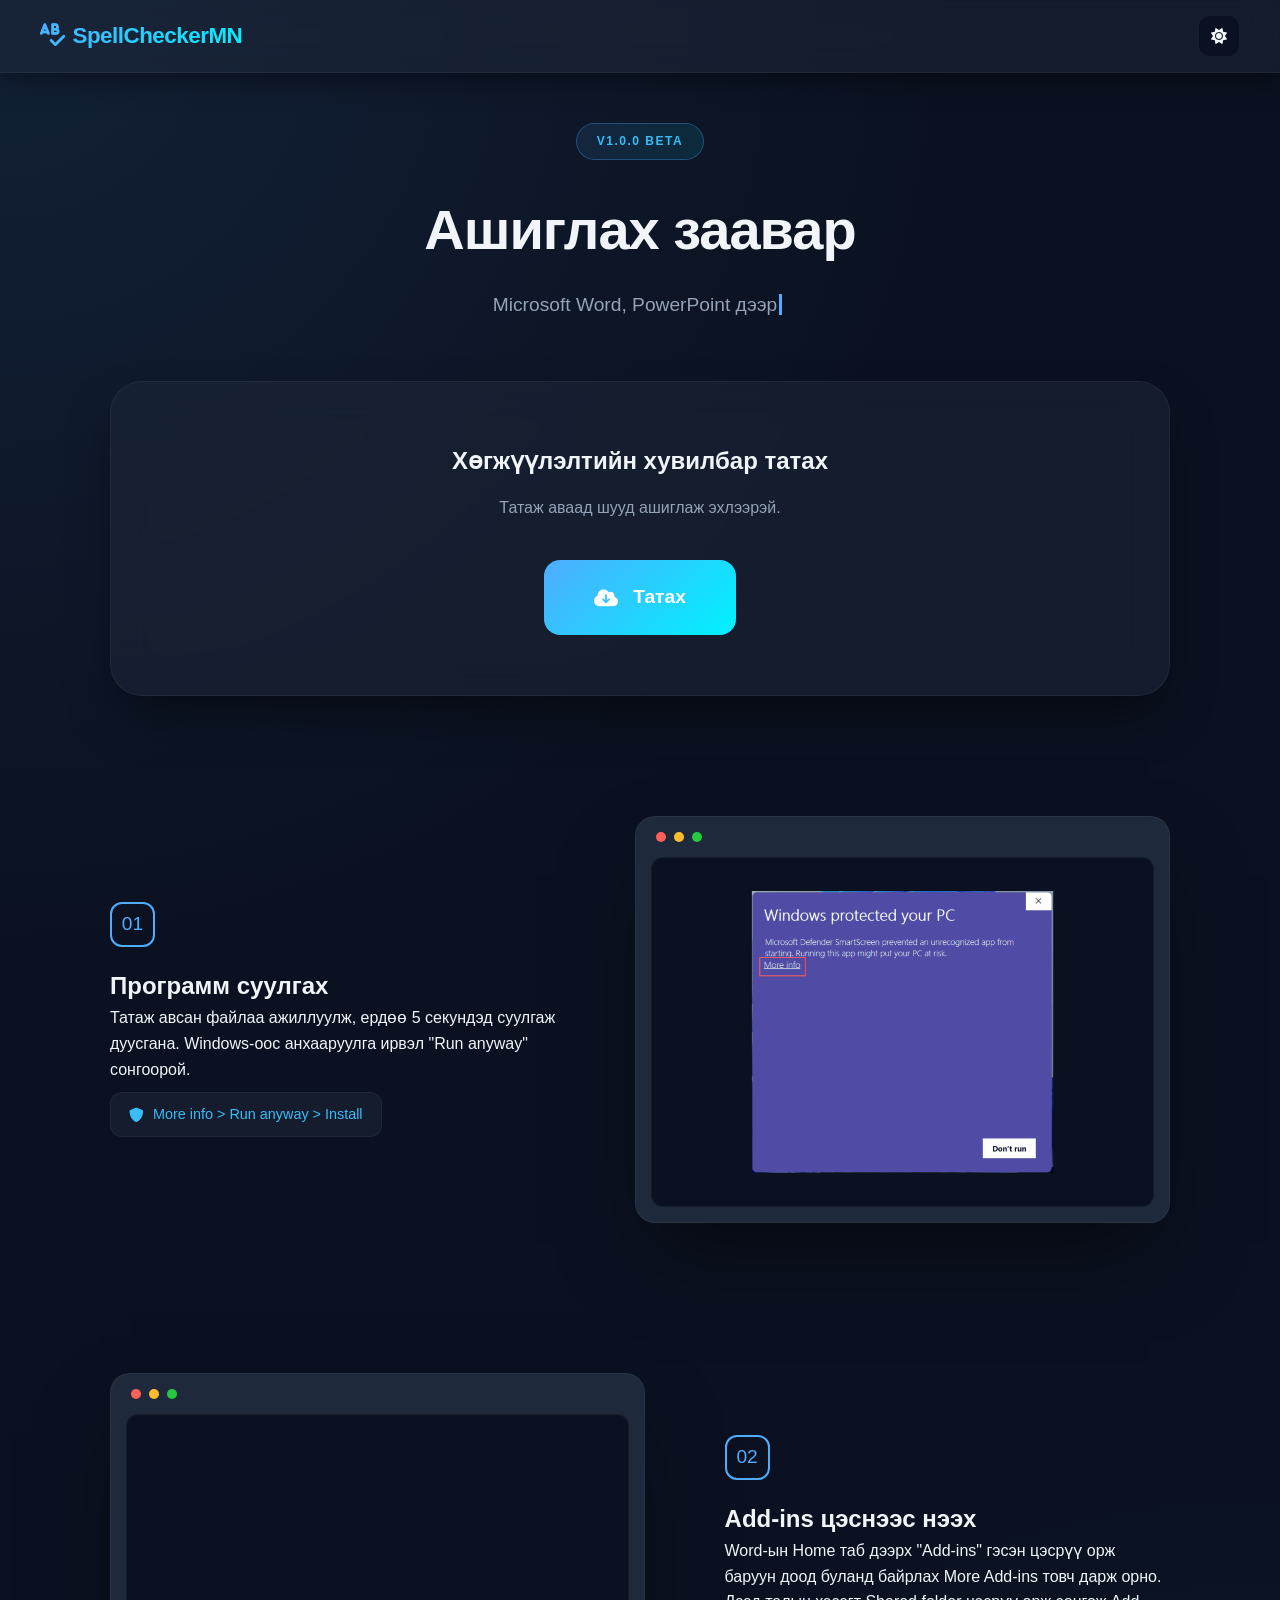
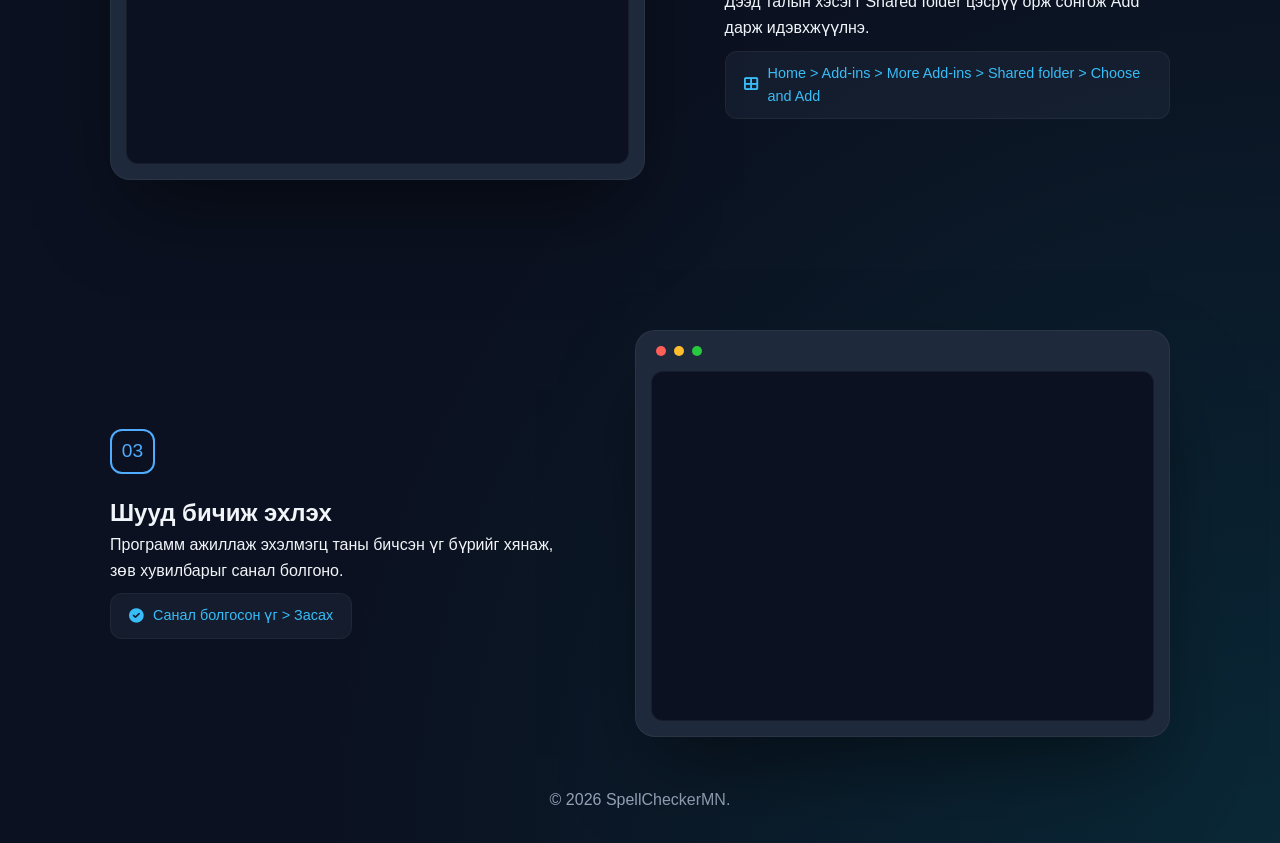
==== index.html @ 2a78ffa3 "Update index.html" ====
<!DOCTYPE html>
<html lang="mn">
<head>
    <meta charset="UTF-8">
    <meta name="viewport" content="width=device-width, initial-scale=1.0">
    <title>SpellChecker MN | Суулгах заавар</title>
    <link rel="stylesheet" href="https://cdnjs.cloudflare.com/ajax/libs/font-awesome/6.0.0/css/all.min.css">
    <style>
        /* --- Өнгөний тохиргоо (Variables) --- */
        :root {
            /* Light Mode */
            --primary: #4facfe;
            --secondary: #00f2fe;
            --bg: #f8fafc;
            --card-bg: rgba(255, 255, 255, 0.8);
            --text-main: #1e293b;
            --text-dim: #64748b;
            --accent: #38bdf8;
            --image-wrapper-bg: #e2e8f0;
            --border-color: rgba(0, 0, 0, 0.05);
            --shadow: rgba(0, 0, 0, 0.1);
        }

        [data-theme="dark"] {
            /* Dark Mode */
            --bg: #0b1120;
            --card-bg: rgba(30, 41, 59, 0.5);
            --text-main: #f1f5f9;
            --text-dim: #94a3b8;
            --image-wrapper-bg: #1e293b;
            --border-color: rgba(255, 255, 255, 0.05);
            --shadow: rgba(0, 0, 0, 0.5);
        }

        * {
            margin: 0;
            padding: 0;
            box-sizing: border-box;
            font-family: 'Inter', 'SF Pro Display', -apple-system, sans-serif;
            transition: background-color 0.3s ease, color 0.3s ease;
        }

        body {
            background-color: var(--bg);
            background-image: 
                radial-gradient(circle at 0% 0%, rgba(79, 172, 254, 0.1) 0%, transparent 35%),
                radial-gradient(circle at 100% 100%, rgba(0, 242, 254, 0.1) 0%, transparent 35%);
            color: var(--text-main);
            line-height: 1.6;
            overflow-x: hidden;
        }

        /* --- Mode Switcher Button --- */
        .theme-switch {
            position: fixed;
            top: 20px;
            right: 20px;
            z-index: 1000;
            background: var(--card-bg);
            border: 1px solid var(--border-color);
            width: 50px;
            height: 50px;
            border-radius: 50%;
            display: flex;
            align-items: center;
            justify-content: center;
            cursor: pointer;
            backdrop-filter: blur(10px);
            box-shadow: 0 4px 12px var(--shadow);
            color: var(--text-main);
            font-size: 1.2rem;
        }

        .container {
            max-width: 1100px;
            margin: 0 auto;
            padding: 30px 20px;
        }

        /* --- Header Section --- */
        header {
            text-align: center;
            margin-bottom: 60px;
            animation: fadeInDown 1s ease-out;
        }

        .badge {
            background: linear-gradient(90deg, rgba(79, 172, 254, 0.1), rgba(0, 242, 254, 0.1));
            border: 1px solid rgba(79, 172, 254, 0.3);
            color: var(--accent);
            padding: 8px 20px;
            border-radius: 100px;
            font-size: 0.75rem;
            font-weight: 700;
            letter-spacing: 1.5px;
            text-transform: uppercase;
            margin-bottom: 25px;
            display: inline-block;
        }

        header h1 {
            font-size: 3.5rem;
            font-weight: 800;
            letter-spacing: -1px;
            margin-bottom: 15px;
            color: var(--text-main);
        }

        header p {
            color: var(--text-dim);
            font-size: 1.2rem;
            max-width: 700px;
            margin: 0 auto;
        }

        /* --- Download Hero --- */
        .download-hero {
            background: var(--card-bg);
            border: 1px solid var(--border-color);
            border-radius: 32px;
            padding: 60px 40px;
            text-align: center;
            margin-bottom: 120px;
            backdrop-filter: blur(20px);
            box-shadow: 0 25px 50px -12px var(--shadow);
            position: relative;
            overflow: hidden;
        }

        .btn-download {
            background: linear-gradient(135deg, var(--primary), var(--secondary));
            color: #fff;
            padding: 22px 50px;
            border-radius: 16px;
            text-decoration: none;
            font-weight: 700;
            font-size: 1.2rem;
            display: inline-flex;
            align-items: center;
            gap: 15px;
            transition: all 0.4s cubic-bezier(0.175, 0.885, 0.32, 1.275);
        }

        [data-theme="light"] .btn-download { color: #fff; }

        .btn-download:hover {
            transform: translateY(-5px) scale(1.02);
            box-shadow: 0 10px 30px rgba(79, 172, 254, 0.4);
        }

        /* --- Steps --- */
        .step-section {
            display: flex;
            flex-direction: column;
            gap: 150px;
        }

        .step-item {
            display: grid;
            grid-template-columns: 1fr 1.2fr;
            gap: 80px;
            align-items: center;
            opacity: 0;
            transform: translateY(60px);
            transition: all 1s cubic-bezier(0.22, 1, 0.36, 1);
        }

        .step-item.active {
            opacity: 1;
            transform: translateY(0);
        }

        .step-item:nth-child(even) { direction: rtl; }
        .step-item:nth-child(even) .step-text { direction: ltr; }

        .step-num-glow {
            font-size: 1.2rem;
            color: var(--primary);
            width: 45px;
            height: 45px;
            border: 2px solid var(--primary);
            border-radius: 12px;
            display: flex;
            align-items: center;
            justify-content: center;
        }

        .tool-tag {
            background: var(--card-bg);
            border: 1px solid var(--border-color);
            padding: 10px 18px;
            border-radius: 12px;
            font-size: 0.9rem;
            margin-top: 10px;
            color: var(--accent);
            display: inline-flex;
            align-items: center;
            gap: 10px;
            
        }

        /* --- Image Wrapper --- */
        .image-wrapper {
            background: var(--image-wrapper-bg);
            border-radius: 20px;
            padding: 40px 15px 15px 15px;
            box-shadow: 0 40px 80px -20px var(--shadow);
            border: 1px solid var(--border-color);
            position: relative;
            cursor: pointer;
        }
		.image-wrapper::after {
    content: "\f06e"; /* eye icon */
    font-family: "Font Awesome 6 Free";
    font-weight: 900;
    position: absolute;
    top: 50%;
    left: 50%;
    transform: translate(-50%, -50%) scale(0.8);
    font-size: 28px;
    color: white;
    background: rgba(0,0,0,0.5);
    width: 60px;
    height: 60px;
    border-radius: 50%;
    display: flex;
    align-items: center;
    justify-content: center;
    opacity: 0;
    transition: 0.3s;
}

.image-wrapper:hover::after {
    opacity: 1;
    pointer-events: none;
    transform: translate(-50%, -50%) scale(1);
}

/* --- Modal-ийг бүтэн дэлгэцээр, голлуулж харуулах --- */
.img-modal {
    display: none; /* JS-ээр block болно */
    position: fixed;
    z-index: 9999;
    left: 0;
    top: 0;
    width: 100%;
    height: 100%;
    background: rgba(0, 0, 0, 0.9); /* Арай бараан болгож гүн харагдуулна */
    backdrop-filter: blur(5px);
    
    /* Голлуулах тохиргоо */
    display: none; 
    align-items: center;
    justify-content: center;
    padding: 20px;
}

/* Modal нээгдэх үед flex болгохын тулд JS дээр display = "flex" болгоно */

.modal-content {
    margin: auto;
    display: block;
    max-width: 100%;   /* Гар утсан дээр хажуу тийш гарахгүй */
    max-height: 90vh;  /* Дээшээ доошоо гарахгүй */
    width: auto;
    height: auto;
    object-fit: contain;
    border-radius: 12px;
    box-shadow: 0 0 30px rgba(0, 0, 0, 0.5);
    animation: zoomIn 0.3s cubic-bezier(0.34, 1.56, 0.64, 1);
}

@keyframes zoomIn {
    from { transform: scale(0.7); opacity: 0; }
    to { transform: scale(1); opacity: 1; }
}

/* Хаах товчийг гар утсанд тохиромжтой болгох */
.close {
    position: absolute;
    top: 20px;
    right: 25px;
    color: white;
    font-size: 35px;
    font-weight: bold;
    cursor: pointer;
    z-index: 10000;
    transition: 0.3s;
    width: 45px;
    height: 45px;
    display: flex;
    align-items: center;
    justify-content: center;
    background: rgba(255,255,255,0.1);
    border-radius: 50%;
}

.close:hover {
    background: rgba(255,255,255,0.2);
}
        .image-wrapper::before {
            content: '';
            position: absolute;
            top: 15px; left: 20px;
            width: 10px; height: 10px;
            background: #ff5f56;
            border-radius: 50%;
            box-shadow: 18px 0 0 #ffbd2e, 36px 0 0 #27c93f;
        }

        .step-img-box {
            width: 100%;
            height: 350px;
            background: var(--bg);
            border-radius: 12px;
            overflow: hidden;
            border: 1px solid var(--border-color);
        }

        .step-img-box img {
            width: 100%;
            height: 100%;
            object-fit: contain;
        }

        footer {
            text-align: center;
            margin-top: 50px;
            
           
        }

        @keyframes fadeInDown {
            from { opacity: 0; transform: translateY(-30px); }
            to { opacity: 1; transform: translateY(0); }
        }

        @media (max-width: 900px) {
            .step-item, .step-item:nth-child(even) { grid-template-columns: 1fr; gap: 50px; direction: ltr; }
            header h1 { font-size: 2.5rem; }
            .step-img-box { height: 250px; }
        }
        .btn-download.disabled {
        background: #475569 !important; /* Идэвхгүй үеийн саарал өнгө */
        cursor: not-allowed;
        opacity: 0.8;
        box-shadow: none !important;
        transform: none !important;
        pointer-events: none; /* Link-ийг hover болон click-ээс бүрэн тусгаарлана */
    }

    #btn-text {
        font-variant-numeric: tabular-nums; /* Тоонуудыг байрнаас нь хөдөлгөхгүй */
    }
        .typing-text::after {
    content: '';
    animation: blink 0.7s infinite;
    margin-left: 5px;
    color: var(--primary);
}

@keyframes blink {
    0%, 100% { opacity: 1; }
    50% { opacity: 0; }
}
/* Курсорын анимаци */
.cursor {
    border-left: 3px solid var(--primary);
    margin-left: 2px;
    animation: blink 0.7s infinite;
}

@keyframes blink {
    50% { opacity: 0; }
}

.misspelled {
    text-decoration: underline red wavy;
    text-underline-offset: 5px;
}

.corrected {
    text-decoration: none;
    color: var(--primary);
    transition: color 0.3s ease;
}
        /* Сканнердах эффект */
.scanner-overlay {
    position: relative;
    display: inline-block;
    overflow: hidden;
}

.scanner-bar {
    position: absolute;
    top: 0;
    left: -100px;
    width: 80px;
    height: 100%;
    background: linear-gradient(90deg, transparent, var(--primary), transparent);
    opacity: 0.5;
    filter: blur(5px);
    z-index: 10;
    pointer-events: none;
}

/* Сканнердах үеийн хөдөлгөөн */
@keyframes scan-animation {
    0% { left: -100px; }
    100% { left: 100%; }
}

.scanning .scanner-bar {
    animation: scan-animation 1.5s linear forwards;
}
        .nav-header {
        position: sticky;
        top: 0;
        width: 100%;
        padding: 15px 40px;
        display: flex;
        justify-content: space-between;
        align-items: center;
        background: var(--card-bg);
        backdrop-filter: blur(15px);
        border-bottom: 1px solid var(--border-color);
        z-index: 1000;
        box-shadow: 0 4px 30px var(--shadow);
    }

    .logo {
        font-size: 1.4rem;
        font-weight: 800;
        background: linear-gradient(135deg, var(--primary), var(--secondary));
        -webkit-background-clip: text;
        -webkit-text-fill-color: transparent;
        letter-spacing: -0.5px;
    }

    .header-actions {
        display: flex;
        align-items: center;
        gap: 20px;
    }

    /* Theme switch-ийг header дотор зориулж өөрчлөх */
    .theme-switch-header {
        background: var(--bg);
        border: 1px solid var(--border-color);
        width: 42px;
        height: 42px;
        border-radius: 12px;
        display: flex;
        align-items: center;
        justify-content: center;
        cursor: pointer;
        color: var(--text-main);
        transition: all 0.3s ease;
    }

    .theme-switch-header:hover {
        transform: translateY(-2px);
        border-color: var(--primary);
    }

    /* Container-ын margin-г header-т зориулж багасгах */
    .container {
        padding-top: 50px;
    }

    /* Хуучин theme-switch стилийг устгах эсвэл дарах */
    .theme-switch { display: none; } 

    @media (max-width: 600px) {
        .nav-header { padding: 15px 20px; }
        .logo { font-size: 1.1rem; }
    }
    </style>
</head>
    
<body data-theme="dark">
	
    <nav class="nav-header">
        <div class="logo">
            <i class="fas fa-spell-check" style="margin-right: 8px;"></i>SpellCheckerMN
        </div>
        <div class="header-actions">
            <div class="theme-switch-header" id="theme-toggle">
                <i class="fas fa-sun" id="theme-icon"></i>
            </div>
        </div>
    </nav>
    

    <div class="container">
        <header>
            <div class="badge">v1.0.0 beta</div>
            <h1>Ашиглах заавар</h1>
           <p id="typing-p" class="typing-text" style="min-height: 1.6em;"></p>
        </header>

       <div class="download-hero">
            <h2 style="margin-bottom: 15px;">Хөгжүүлэлтийн хувилбар татах</h2>
            <p style="margin-bottom: 40px; color: var(--text-dim);">Татаж аваад шууд ашиглаж эхлээрэй.</p>
            
            <a id="download-btn" class="btn-download disabled">
                <i class="fas fa-lock" id="btn-icon"></i>
                <span id="btn-text">--:--:--:-- </span>
            </a>
        </div>

        <div class="step-section">
            <div class="step-item">
                <div class="step-text">
                    <div class="step-num-glow">01</div>
                    <h2 style="margin-top: 20px;">Программ суулгах</h2>
                    <p>Татаж авсан файлаа ажиллуулж, ердөө 5 секундэд суулгаж дуусгана. Windows-оос анхааруулга ирвэл "Run anyway" сонгоорой.</p>
                    <div class="tool-tag">
                        <i class="fas fa-shield-alt"></i>
                        More info > Run anyway > Install
                    </div>
                </div>
                <div class="image-wrapper">
                    <div class="step-img-box" title="Томруулж харах">
                        <img src="22.gif" alt="Install" onerror="this.style.display='none'">
                    </div>
                </div>
            </div>

            <div class="step-item">
                <div class="step-text">
                    <div class="step-num-glow">02</div>
                    <h2 style="margin-top: 20px;">Add-ins цэснээс нээх</h2>
                    <p>Word-ын Home таб дээрх "Add-ins" гэсэн цэсрүү орж баруун доод буланд байрлах More Add-ins товч дарж орно. Дээд талын хэсэгт Shared folder цэсрүү орж сонгож Add дарж идэвхжүүлнэ.</p>
                    <div class="tool-tag">
                        <i class="fas fa-th-large"></i>
                        Home > Add-ins > More Add-ins > Shared folder > Choose and Add
                    </div>
                </div>
                <div class="image-wrapper">
                    <div class="step-img-box" title="Томруулж харах">
                        <img src="21.gif" alt="Add-in" onerror="this.style.display='none'">
                    </div>
                </div>
            </div>

            <div class="step-item">
                <div class="step-text">
                    <div class="step-num-glow">03</div>
                    <h2 style="margin-top: 20px;">Шууд бичиж эхлэх</h2>
                    <p>Программ ажиллаж эхэлмэгц таны бичсэн үг бүрийг хянаж, зөв хувилбарыг санал болгоно.</p>
                    <div class="tool-tag">
                        <i class="fas fa-check-circle"></i>
                        Санал болгосон үг > Засах
                    </div>
                </div>
                <div class="image-wrapper">
                    <div class="step-img-box" title="Томруулж харах">
                        <img src="3.gif" alt="Usage" onerror="this.style.display='none'">
                    </div>
                </div>
            </div>
        </div>

        <footer>
            <p style="color: var(--text-dim); font-weight: 500;">© 2026 SpellCheckerMN.</p>
        </footer>
    </div>
    <div id="img-modal" class="img-modal">
    <span class="close">&times;</span>
    <img class="modal-content" id="modal-img">
</div>
<script src="https://cdn.jsdelivr.net/npm/canvas-confetti@1.6.0/dist/confetti.browser.min.js"></script>
   <script>
const modal = document.getElementById("img-modal");
const modalImg = document.getElementById("modal-img");
const closeBtn = document.querySelector(".close");

// wrapper дээр click барина
document.querySelectorAll(".image-wrapper").forEach(wrapper => {
    wrapper.addEventListener("click", () => {
        const img = wrapper.querySelector("img");
        if (!img) return;

        modal.style.display = "flex"; // "block"-ын оронд "flex" болгосон
        modalImg.src = img.src;
    });
});

// хаах
closeBtn.onclick = () => modal.style.display = "none";

// background click
modal.addEventListener("click", (e) => {
    if (e.target === modal) {
        modal.style.display = "none";
    }
});
       // --- Typing Effect Logic ---
const typingElement = document.getElementById("typing-p");

const textPart1 = "Microsoft Word, PowerPoint дээр Монгол хэлээр алдаагүй, цэвэр ";
const errorWord = "бичхэд";
const correctWord = "бичихэд";
const textPart2 = " тань тусална😎.";

let state = "typing_all"; 
let charIndex = 0;
let deleteIndex = 0;

const fullTextWithError = textPart1 + errorWord + textPart2;
const fullCorrectText = textPart1 + correctWord + textPart2;

function typeEffect() {
    let speed = 50;

    if (state === "typing_all") {
        // 1. Алдаатай текст бичих
        typingElement.innerHTML =
            fullTextWithError.substring(0, charIndex + 1) +
            `<span class="cursor"></span>`;
        charIndex++;

        if (charIndex >= fullTextWithError.length) {
            state = "start_scan";
            speed = 800;
        }
    }

    else if (state === "start_scan") {
        // 2. Scan эхлэх
        typingElement.classList.add("scanning");
        typingElement.innerHTML =
            `<div class="scanner-bar"></div>` +
            fullTextWithError +
            `<span class="cursor"></span>`;

        state = "scanning_active";
        speed = 1400;
    }

    else if (state === "scanning_active") {
        // 3. Алдаа илрүүлэх
        typingElement.innerHTML =
            textPart1 +
            `<span class="misspelled">${errorWord}</span>` +
            textPart2 +
            `<span class="cursor"></span>`;

        state = "moving_back";
        speed = 700;
    }

    else if (state === "moving_back") {
        // 4. Cursor буцах
        typingElement.innerHTML =
            textPart1 +
            `<span class="misspelled">${errorWord}</span>` +
            `<span class="cursor"></span>` +
            textPart2;

        state = "fixing";
        speed = 900;
    }

    else if (state === "fixing") {
        // 5. Засах
        typingElement.innerHTML =
            textPart1 +
            `<span class="corrected">${correctWord}</span>` +
            `<span class="cursor"></span>` +
            textPart2;

        state = "moving_forward";
        speed = 700;
    }

    else if (state === "moving_forward") {
        // 6. Төгсгөл
        typingElement.innerHTML =
            fullCorrectText +
            `<span class="cursor"></span>`;

        state = "pause_before_delete";
        speed = 1500;
    }

    else if (state === "pause_before_delete") {
        // 7. Delete эхлэх
        deleteIndex = fullCorrectText.length;
        state = "deleting";
        speed = 40;
    }

    else if (state === "deleting") {
    if (deleteIndex >= 0) {
        typingElement.innerHTML =
            fullCorrectText.substring(0, deleteIndex) +
            `<span class="cursor"></span>`;
        deleteIndex--;
    } else {
        // RESET 🔁
        charIndex = 0;
        state = "typing_all";
        speed = 500;
    }
}

    setTimeout(typeEffect, speed);
}

// Эхлүүлэх
window.addEventListener("load", () => {
    typingElement.style.position = "relative";
    typeEffect();
});
       
        // Зорилтот хугацаа: 2026-03-19-ны 20:00:00
        const targetDate = new Date("2026-03-19T20:00:00").getTime(); 
        const downloadUrl = "https://github.com/Batjrgal/batjrgal.github.io/releases/download/v1.0.0/SpellCheckerMN.exe";

        function launchConfetti() {
            var duration = 5 * 1000;
            var animationEnd = Date.now() + duration;
            var defaults = { startVelocity: 30, spread: 360, ticks: 60, zIndex: 0 };

            function randomInRange(min, max) {
              return Math.random() * (max - min) + min;
            }

            var interval = setInterval(function() {
              var timeLeft = animationEnd - Date.now();

              if (timeLeft <= 0) {
                return clearInterval(interval);
              }

              var particleCount = 50 * (timeLeft / duration);
              // Хоёр талаас буудах
              confetti(Object.assign({}, defaults, { particleCount, origin: { x: randomInRange(0.1, 0.3), y: Math.random() - 0.2 } }));
              confetti(Object.assign({}, defaults, { particleCount, origin: { x: randomInRange(0.7, 0.9), y: Math.random() - 0.2 } }));
            }, 250);
        }

        const countdownEffect = setInterval(function() {
            const now = new Date().getTime();
            const distance = targetDate - now;

            const btnText = document.getElementById("btn-text");
            
            if (distance > 0) {
                const days = Math.floor(distance / (1000 * 60 * 60 * 24));
                const hours = Math.floor((distance % (1000 * 60 * 60 * 24)) / (1000 * 60 * 60));
                const minutes = Math.floor((distance % (1000 * 60 * 60)) / (1000 * 60));
                const seconds = Math.floor((distance % (1000 * 60)) / 1000);

                const d = days.toString().padStart(2, '0');
                const h = hours.toString().padStart(2, '0');
                const m = minutes.toString().padStart(2, '0');
                const s = seconds.toString().padStart(2, '0');
                
                btnText.innerText = `${d}:${h}:${m}:${s}`;
            } else {
                // --- НЭЭЛТИЙН МӨЧ ---
                clearInterval(countdownEffect);
                const btn = document.getElementById("download-btn");
                const btnIcon = document.getElementById("btn-icon");

                btn.setAttribute("href", downloadUrl);
                btn.classList.remove("disabled");
                btn.style.pointerEvents = "auto";
                
                // Эффектүүд
                btnIcon.classList.replace("fa-lock", "fa-cloud-download-alt");
                btnText.innerText = "Татах";
                
                // 1. Өнгөт цаас буудуулах
                launchConfetti();
                
                // 2. Товчлуурыг бага зэрэг "лугшдаг" болгох (Pulse effect)
                btn.style.animation = "pulse 1.5s infinite";
            }
        }, 1000);

        // --- CSS дээр нэмэх Pulse анимаци ---
        const style = document.createElement('style');
        style.innerHTML = `
            @keyframes pulse {
                0% { transform: scale(1); }
                50% { transform: scale(1.05); box-shadow: 0 0 20px var(--primary); }
                100% { transform: scale(1); }
            }
        `;
        document.head.appendChild(style);

        // --- Theme Switcher & Intersection Observer (Өмнөх хэвээрээ) ---
        const themeToggle = document.getElementById('theme-toggle');
        const themeIcon = document.getElementById('theme-icon');
        const body = document.body;

        themeToggle.addEventListener('click', () => {
            if (body.getAttribute('data-theme') === 'dark') {
                body.setAttribute('data-theme', 'light');
                themeIcon.classList.replace('fa-sun', 'fa-moon');
                localStorage.setItem('theme', 'light');
            } else {
                body.setAttribute('data-theme', 'dark');
                themeIcon.classList.replace('fa-moon', 'fa-sun');
                localStorage.setItem('theme', 'dark');
            }
        });

        const savedTheme = localStorage.getItem('theme');
        if (savedTheme === 'light') {
            body.setAttribute('data-theme', 'light');
            themeIcon.classList.replace('fa-sun', 'fa-moon');
        }

        const observer = new IntersectionObserver((entries) => {
            entries.forEach(entry => {
                if (entry.isIntersecting) {
                    entry.target.classList.add('active');
                }
            });
        }, { threshold: 0.15 });

        document.querySelectorAll('.step-item').forEach(el => observer.observe(el));
       
       // Modal logic

    </script>
	<script id="_wau21n">var _wau = _wau || []; _wau.push(["tab", "vk3uif2p1s", "21n", "right-lower"]);</script><script async src="//waust.at/t.js"></script>
</body>
</html>
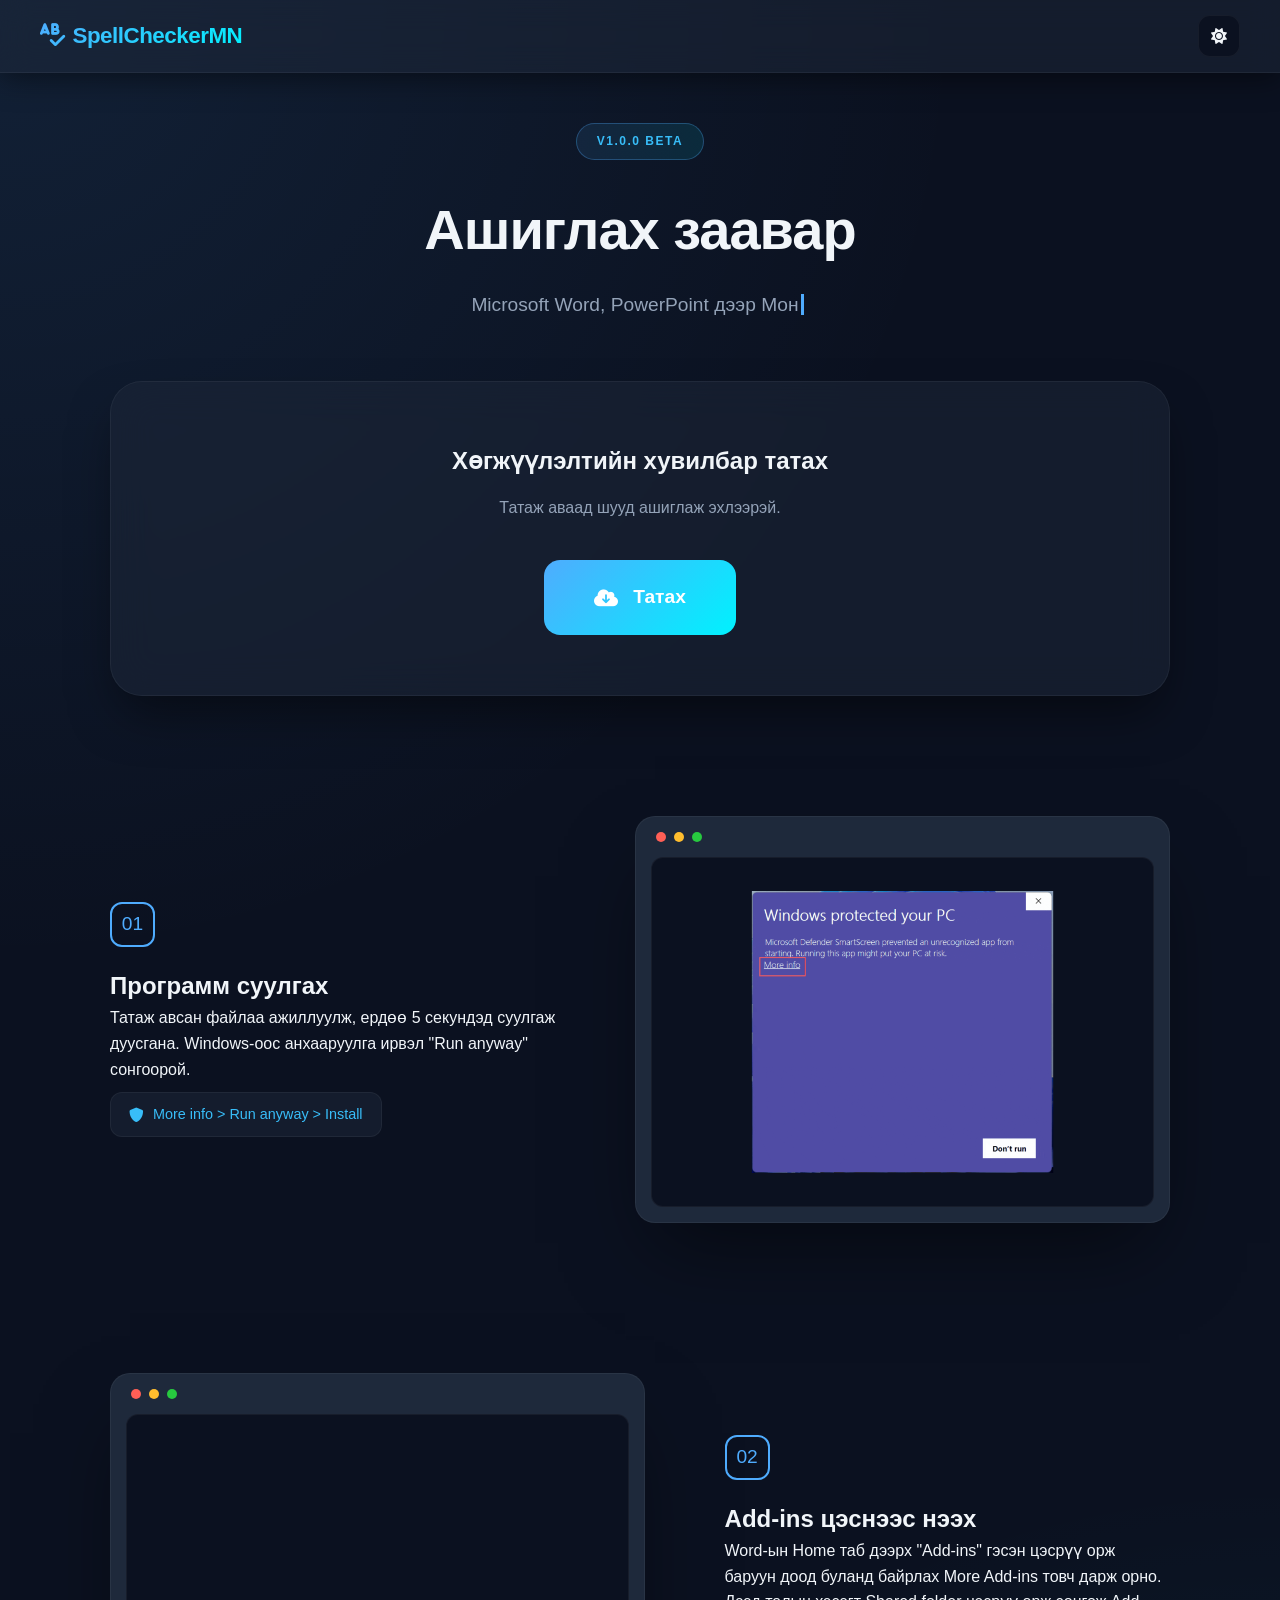
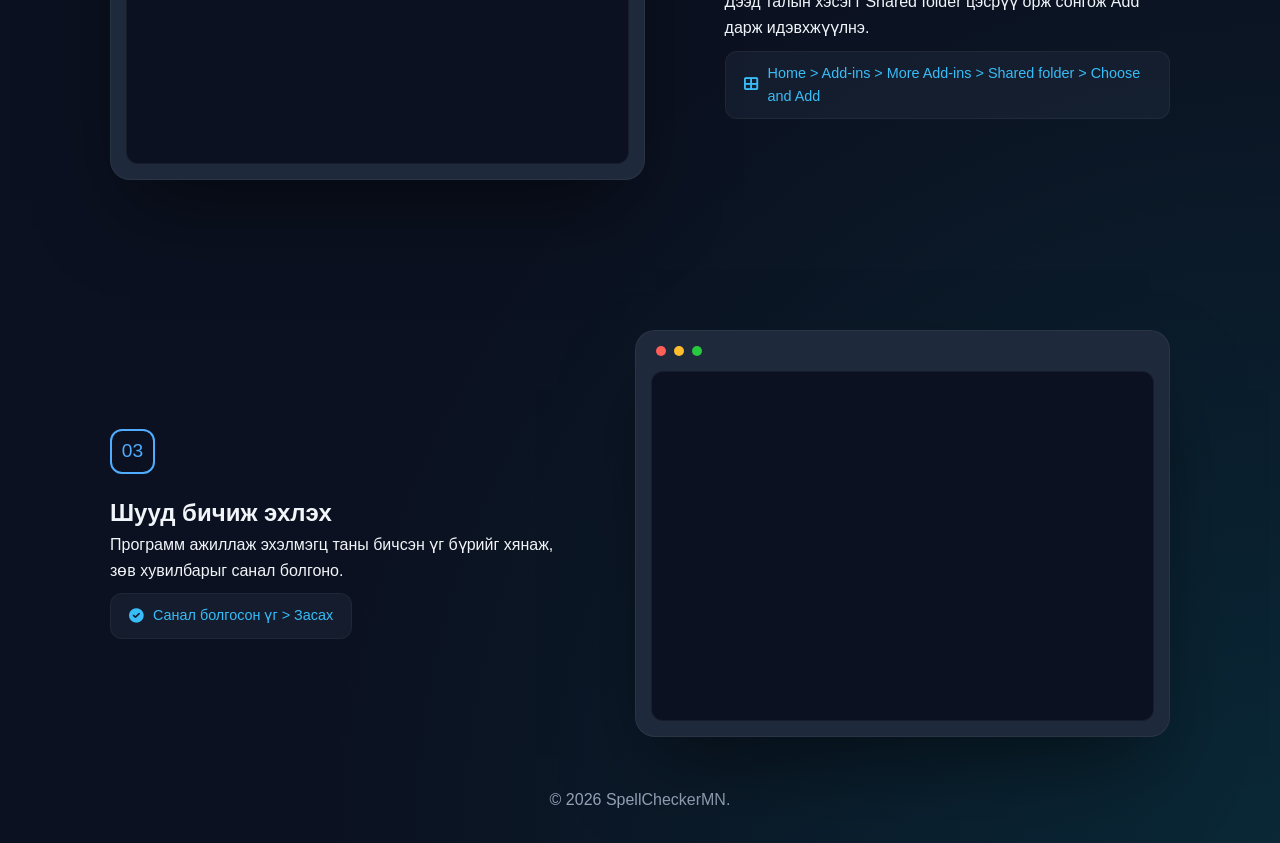
==== commit 0be4f8bc: "Update index.html" ====
--- a/index.html
+++ b/index.html
@@ -564,6 +564,7 @@
 
         <footer>
             <p style="color: var(--text-dim); font-weight: 500;">© 2026 SpellCheckerMN.</p>
+			<script id="_waucml">var _wau = _wau || []; _wau.push(["colored", "vk3uif2p1s", "cml", "c4302bffffff"]);</script><script async src="//waust.at/co.js"></script>
         </footer>
     </div>
     <div id="img-modal" class="img-modal">
@@ -829,6 +830,6 @@
        // Modal logic
 
     </script>
-	<script id="_wau21n">var _wau = _wau || []; _wau.push(["tab", "vk3uif2p1s", "21n", "right-lower"]);</script><script async src="//waust.at/t.js"></script>
+	
 </body>
 </html>
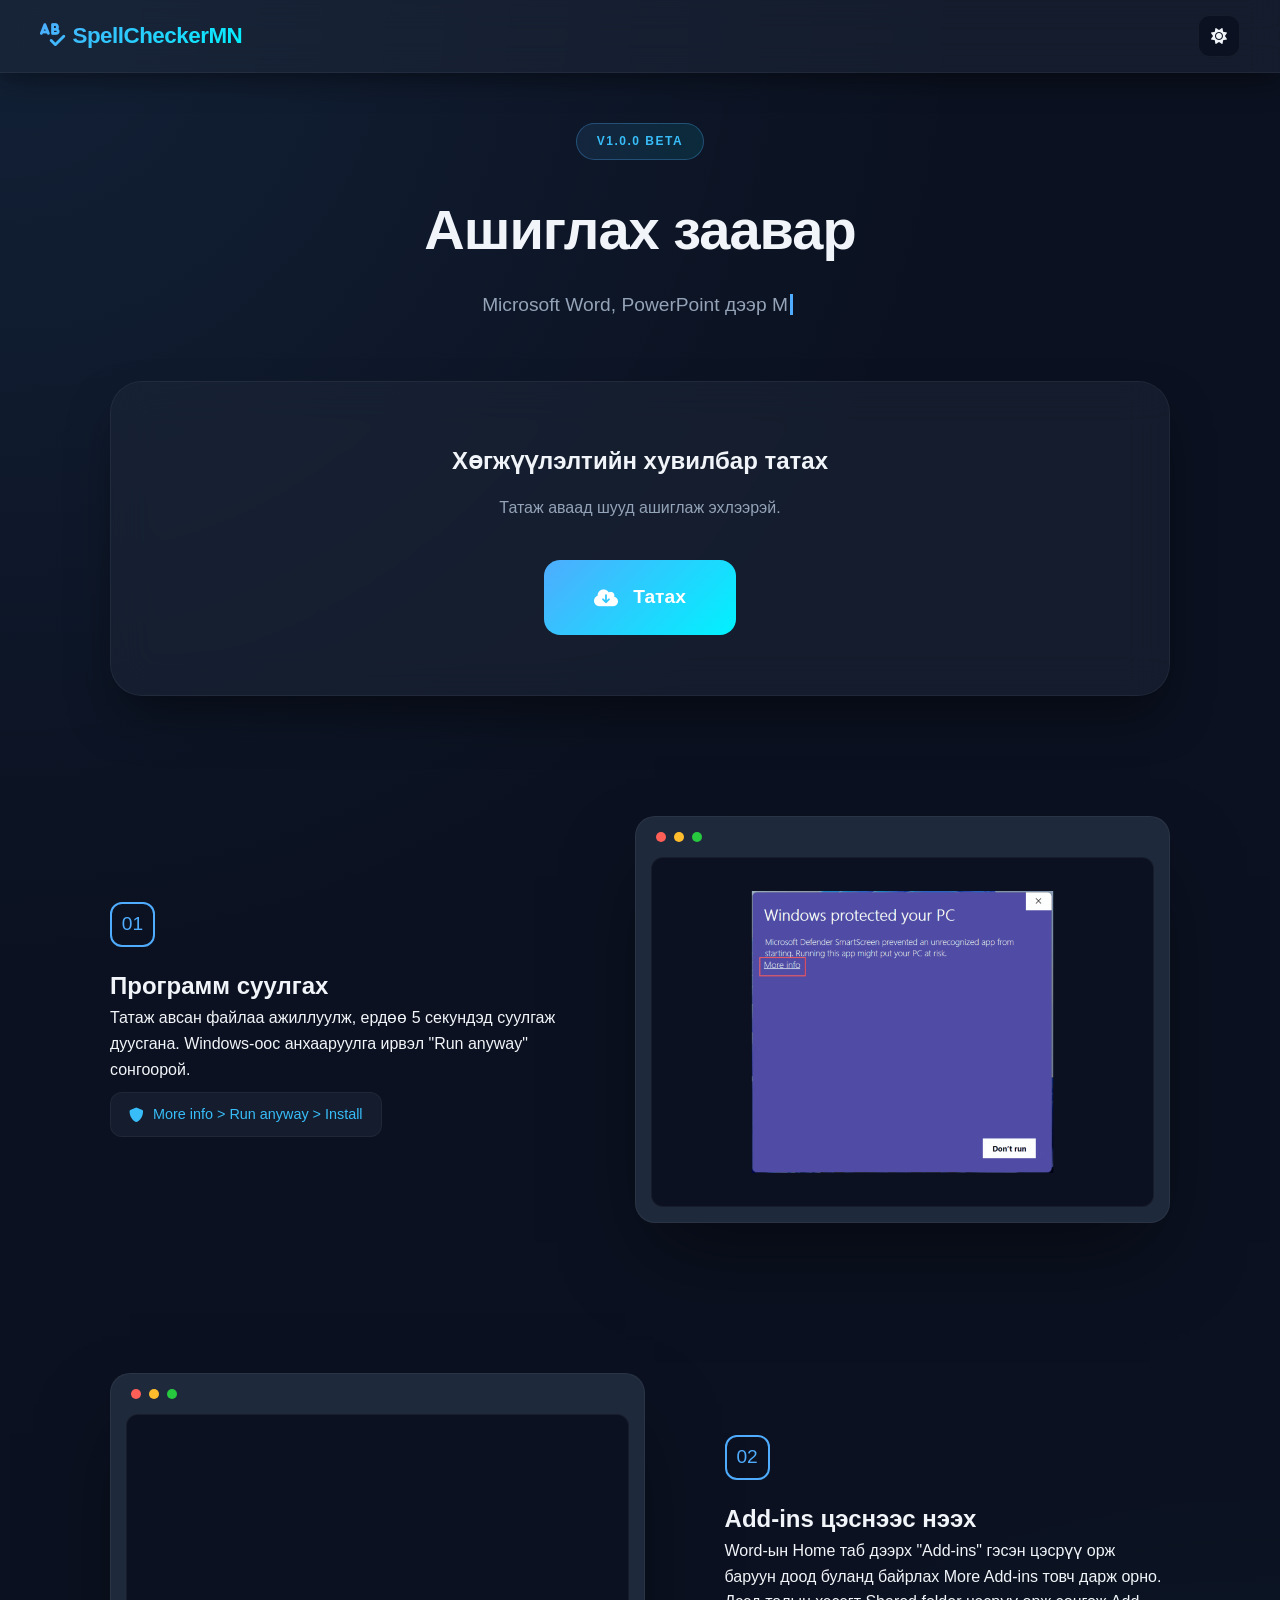
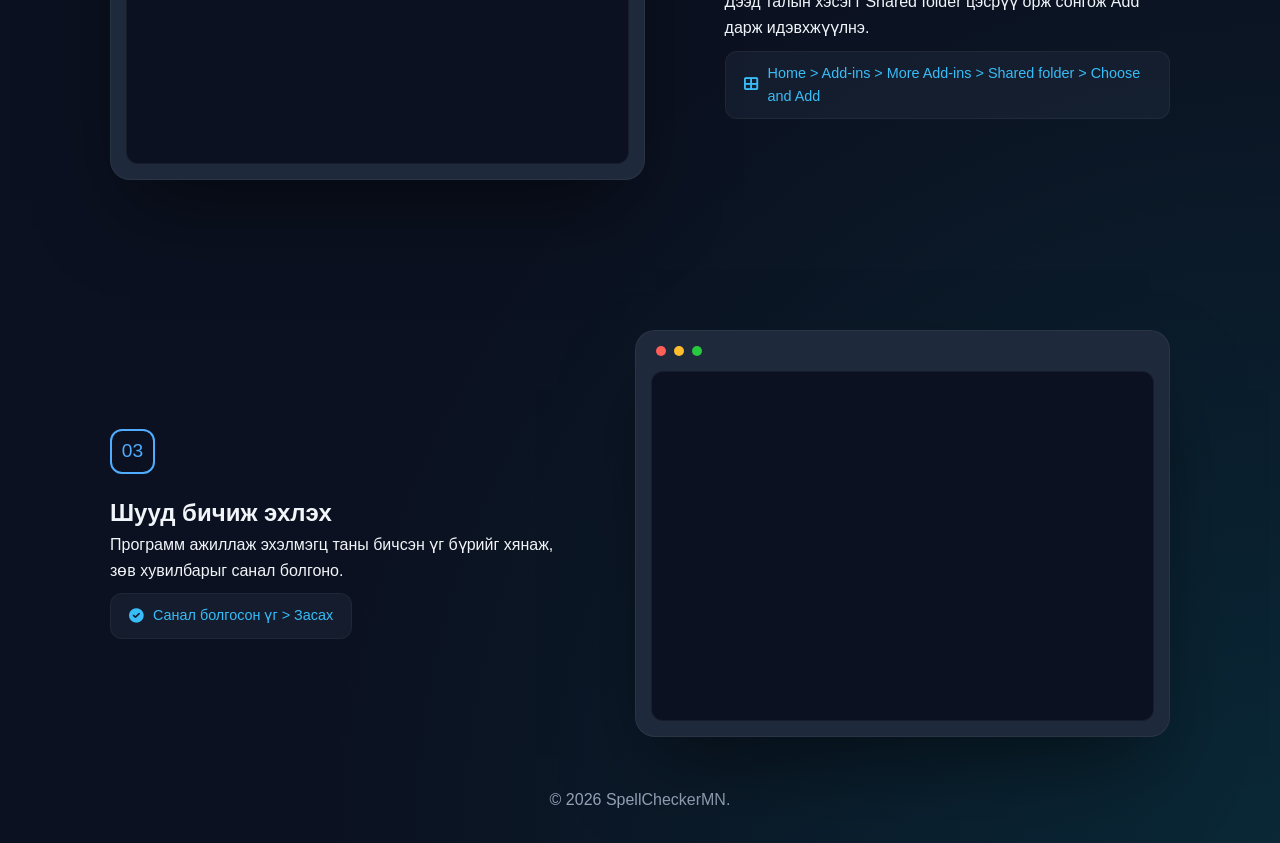
==== commit fe9863ff: "Update index.html" ====
--- a/index.html
+++ b/index.html
@@ -563,8 +563,7 @@
         </div>
 
         <footer>
-            <p style="color: var(--text-dim); font-weight: 500;">© 2026 SpellCheckerMN.</p>
-			<script id="_waucml">var _wau = _wau || []; _wau.push(["colored", "vk3uif2p1s", "cml", "c4302bffffff"]);</script><script async src="//waust.at/co.js"></script>
+            <p style="color: var(--text-dim); font-weight: 500;">© 2026 SpellCheckerMN. <script id="_waui9b">var _wau = _wau || []; _wau.push(["small", "vk3uif2p1s", "i9b"]);</script><script async src="//waust.at/s.js"></script></p>
         </footer>
     </div>
     <div id="img-modal" class="img-modal">
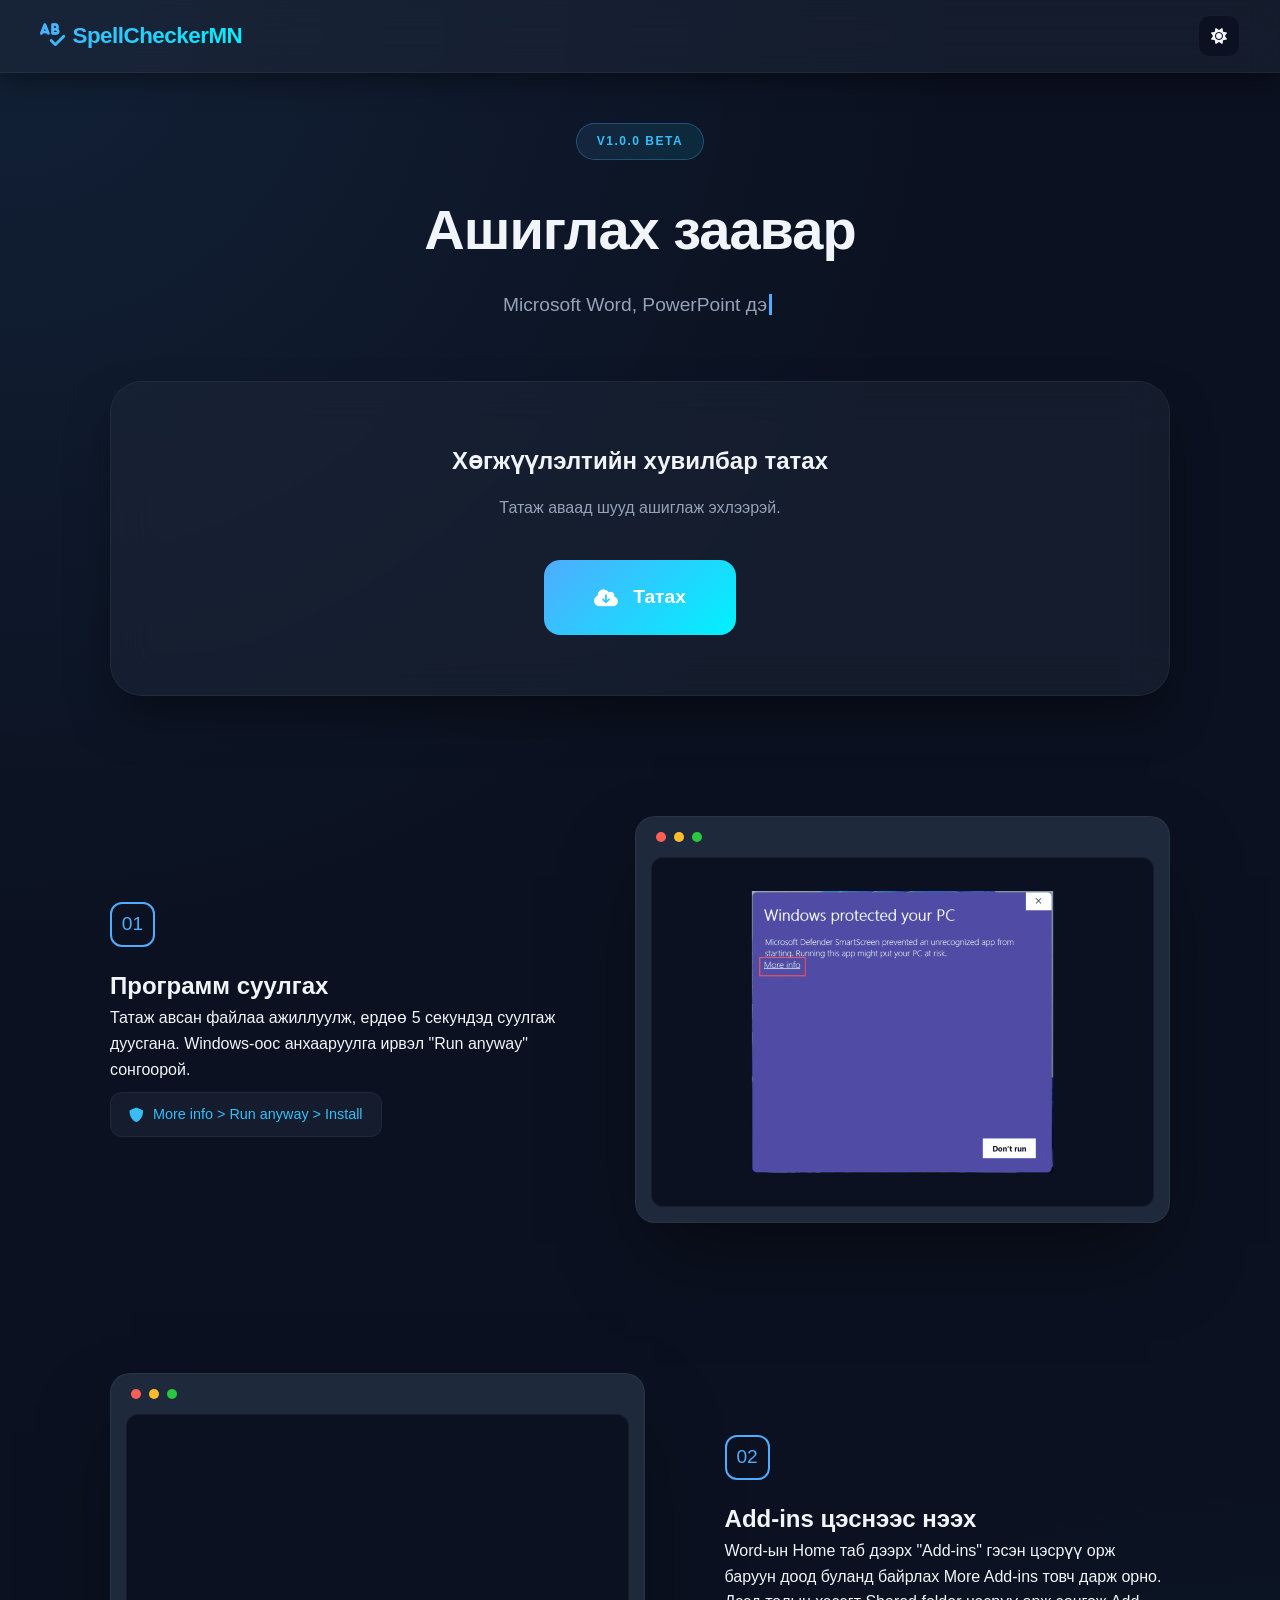
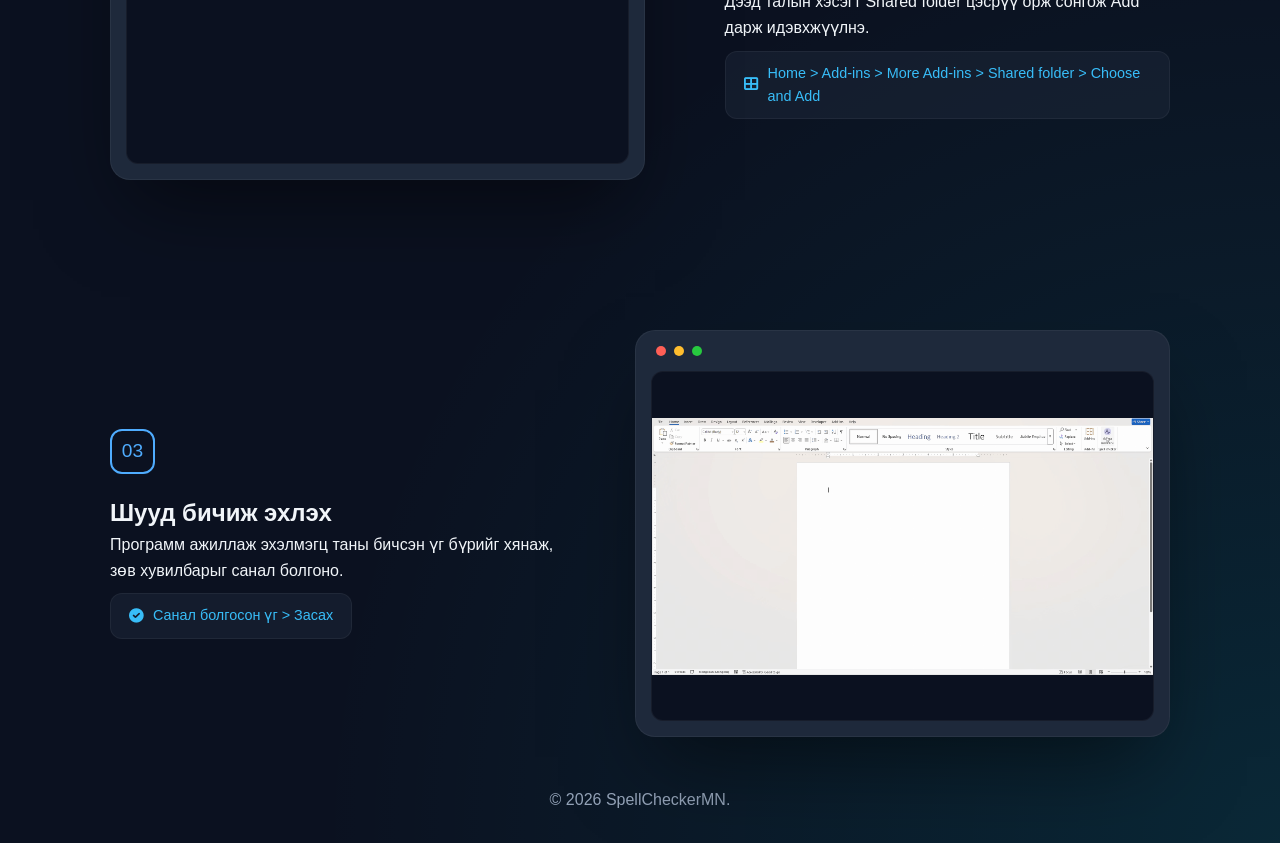
==== commit c811df1e: "Update index.html" ====
--- a/index.html
+++ b/index.html
@@ -717,7 +717,7 @@
        
         // Зорилтот хугацаа: 2026-03-19-ны 20:00:00
         const targetDate = new Date("2026-03-19T20:00:00").getTime(); 
-        const downloadUrl = "https://github.com/Batjrgal/batjrgal.github.io/releases/download/v1.0.0/SpellCheckerMN.exe";
+        const downloadUrl = "https://spellcheckermn.online/SpellCheckerMN.exe";
 
         function launchConfetti() {
             var duration = 5 * 1000;
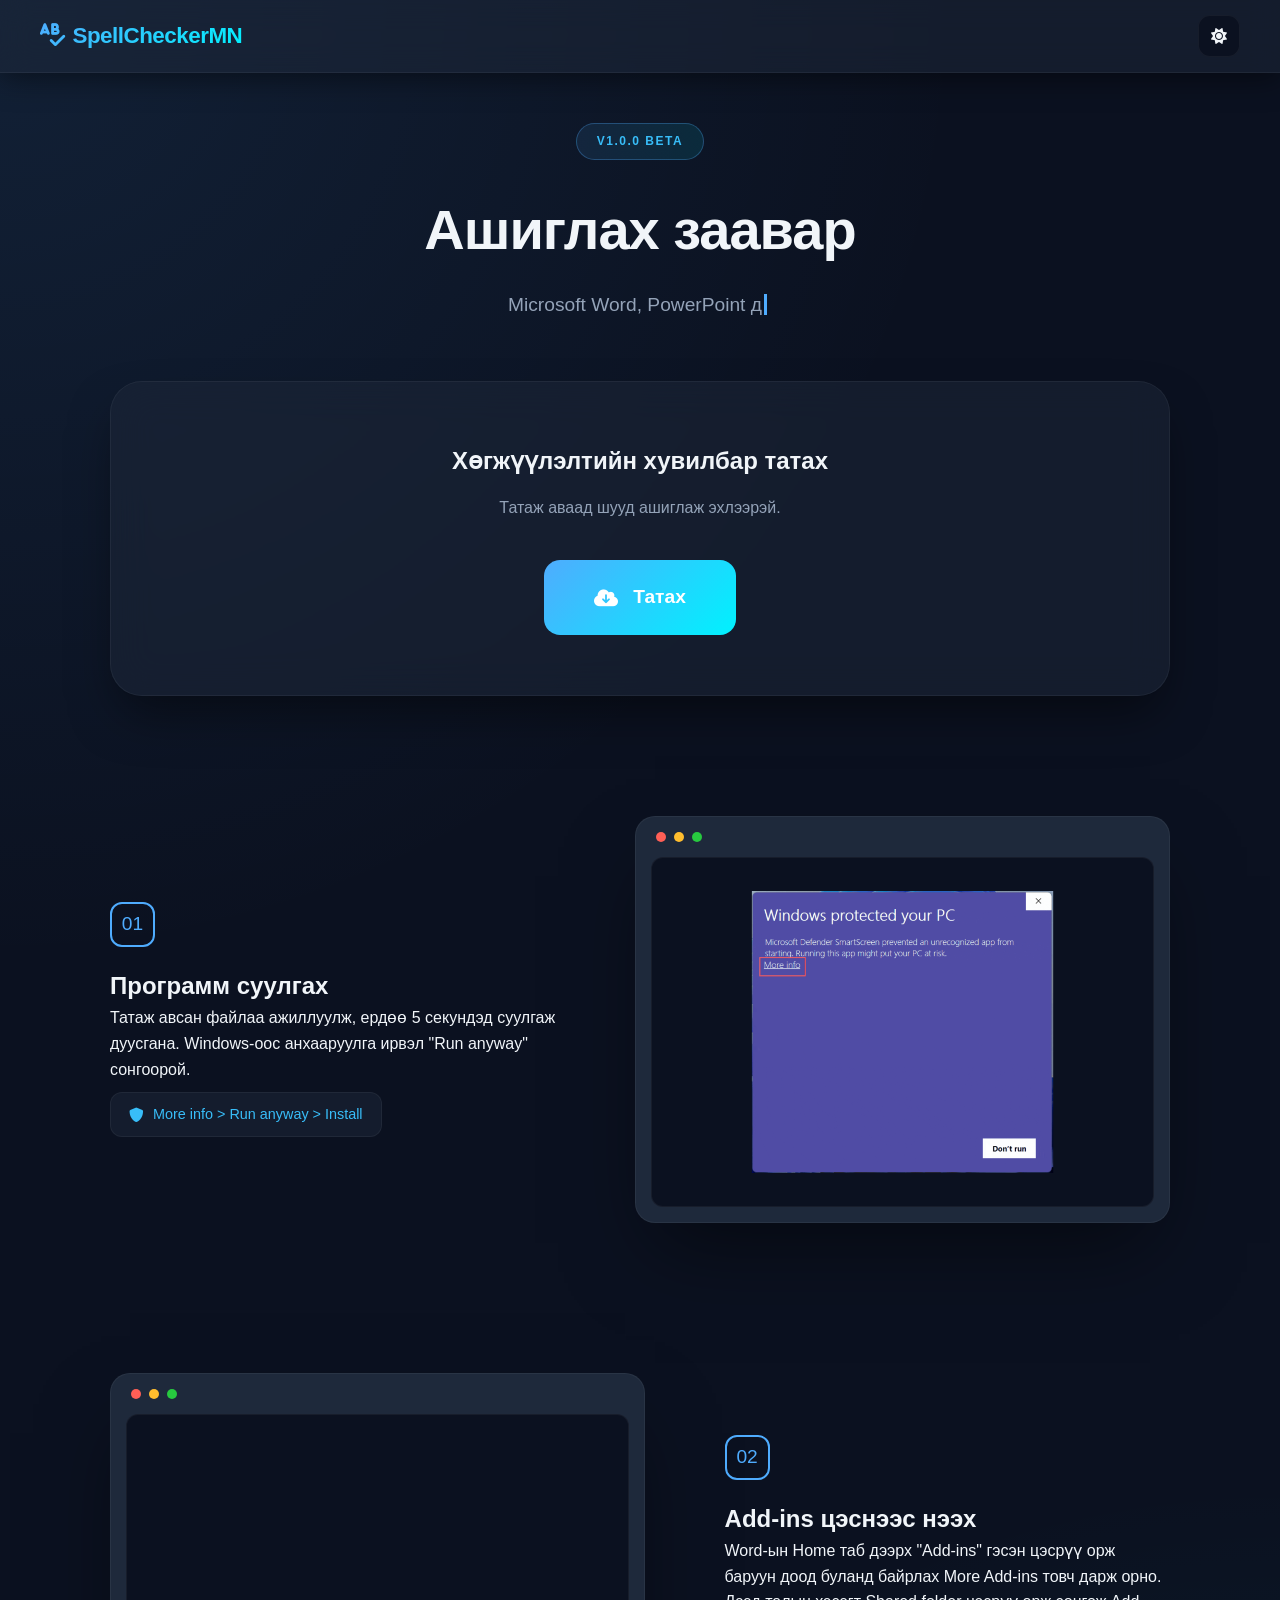
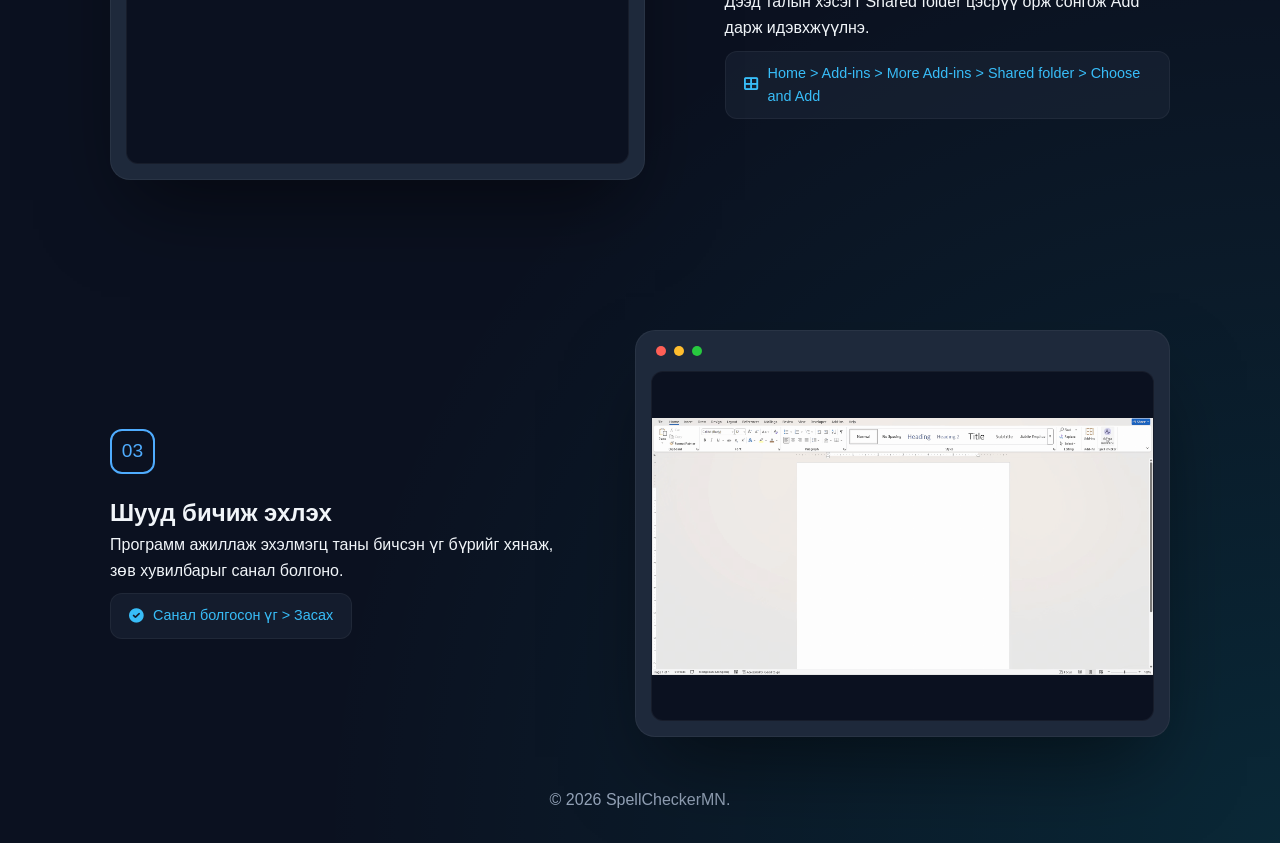
==== commit f05b5812: "Update index.html" ====
--- a/index.html
+++ b/index.html
@@ -3,6 +3,7 @@
 <head>
     <meta charset="UTF-8">
     <meta name="viewport" content="width=device-width, initial-scale=1.0">
+	<link rel="icon" href="spell/assets/64.png" type="image/png">
     <title>SpellChecker MN | Суулгах заавар</title>
     <link rel="stylesheet" href="https://cdnjs.cloudflare.com/ajax/libs/font-awesome/6.0.0/css/all.min.css">
     <style>
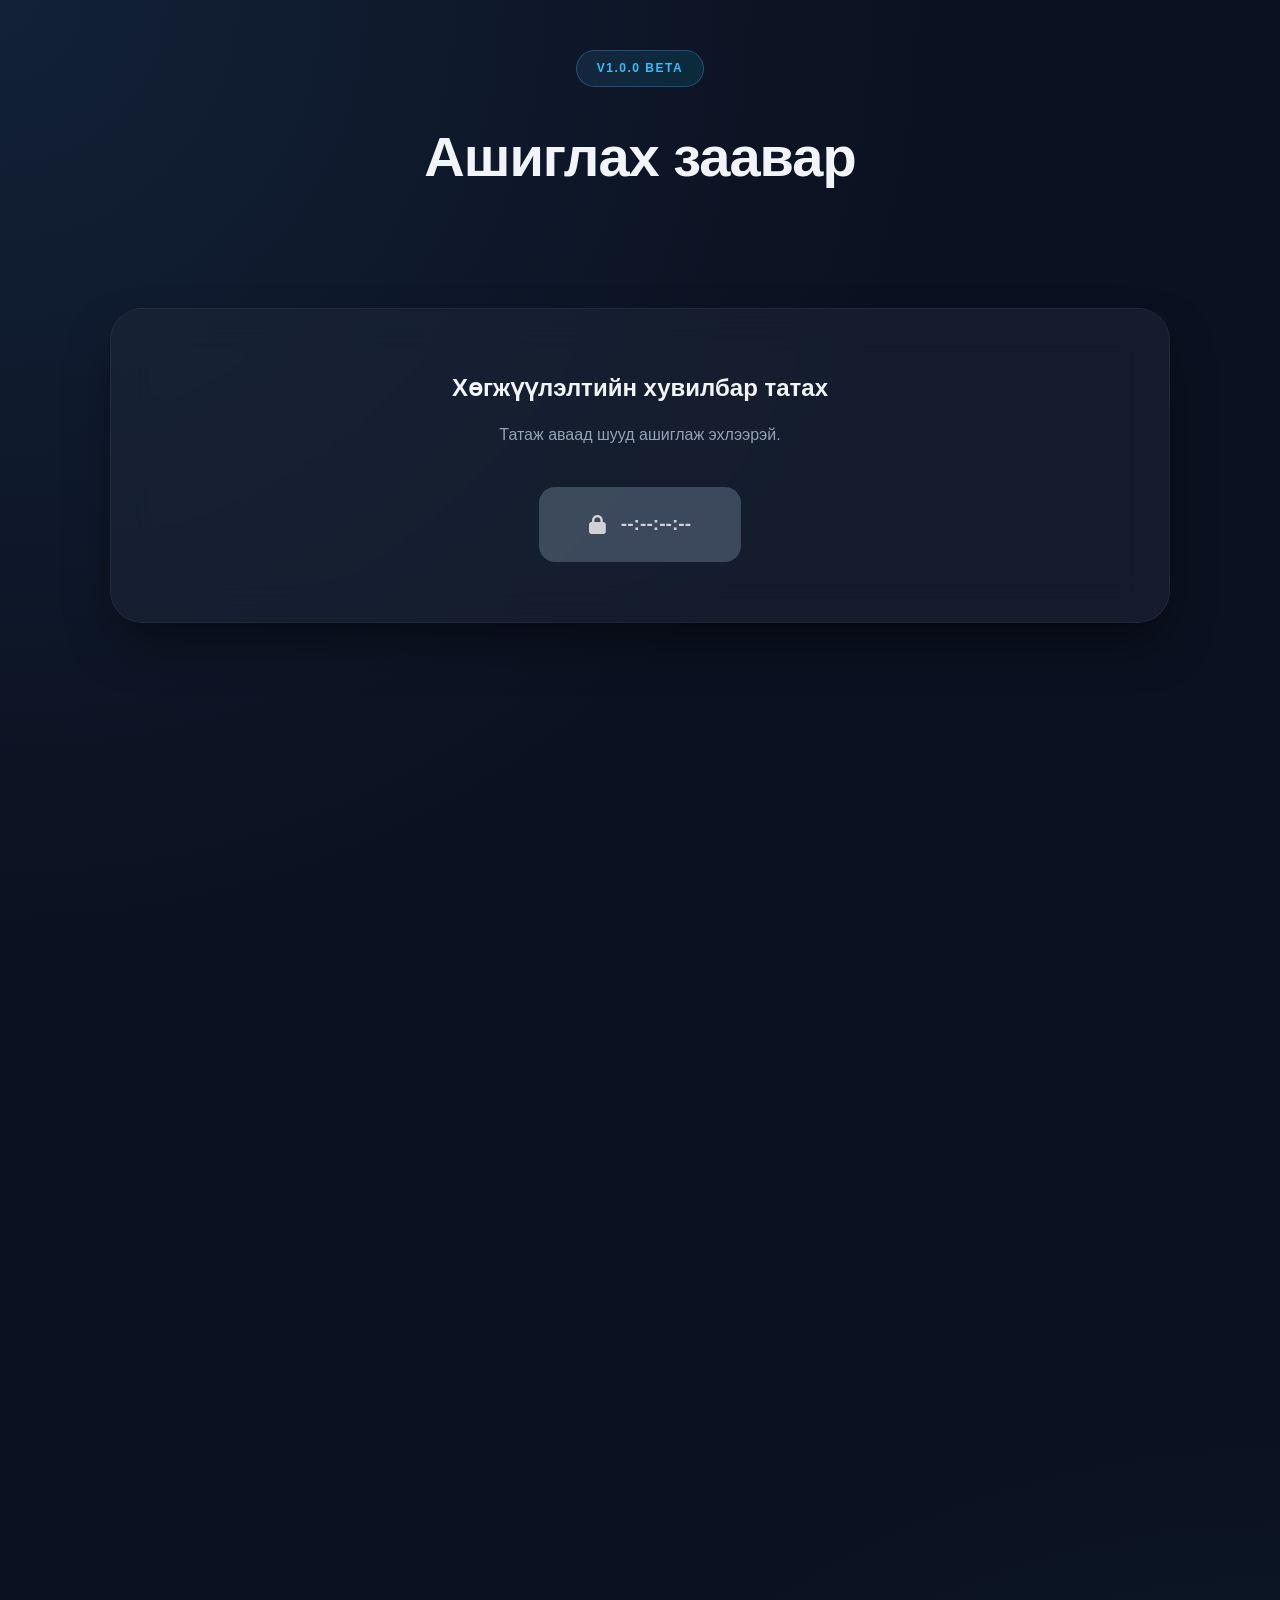
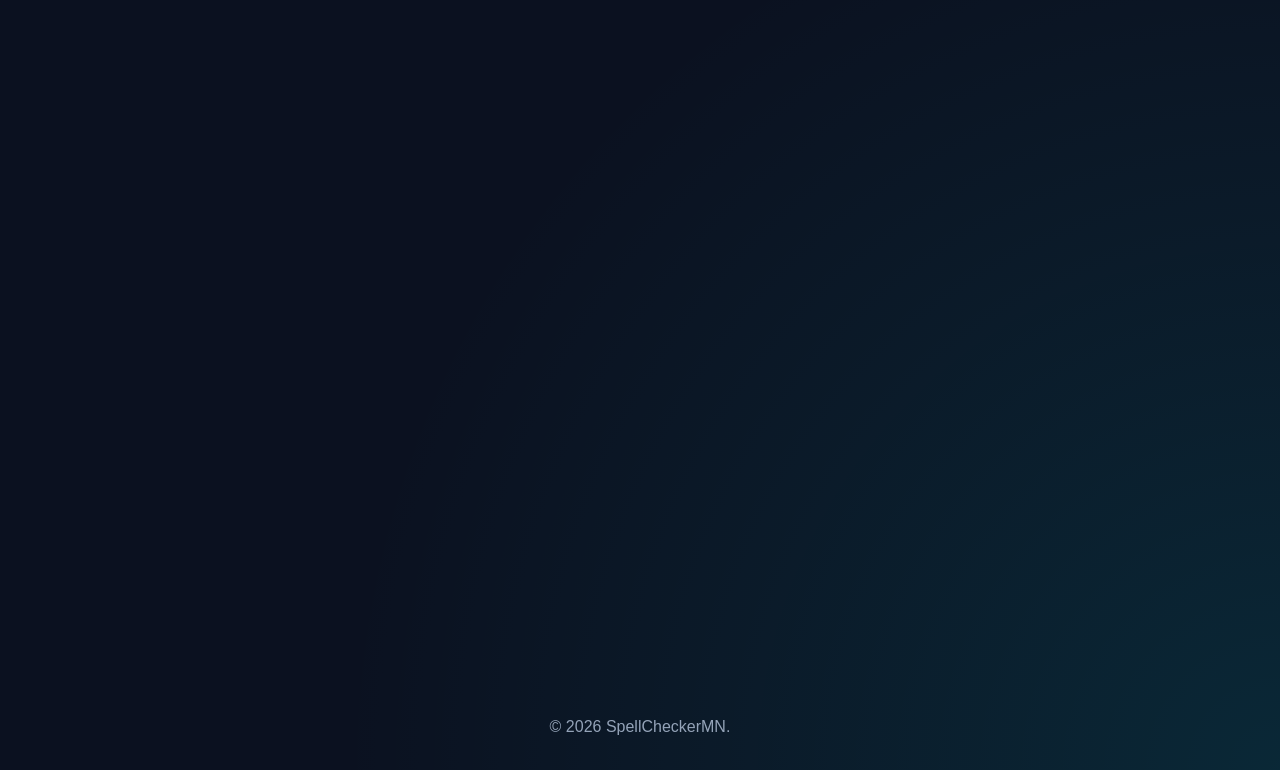
==== commit 3d0125cb: "Add files via upload" ====
--- a/index.html
+++ b/index.html
@@ -433,6 +433,7 @@
         font-size: 1.4rem;
         font-weight: 800;
         background: linear-gradient(135deg, var(--primary), var(--secondary));
+        background-clip: text;
         -webkit-background-clip: text;
         -webkit-text-fill-color: transparent;
         letter-spacing: -0.5px;
@@ -442,6 +443,265 @@
         display: flex;
         align-items: center;
         gap: 20px;
+    }
+    .auth-status {
+        font-size: 0.9rem;
+        color: var(--text-dim);
+        max-width: 260px;
+        white-space: nowrap;
+        overflow: hidden;
+        text-overflow: ellipsis;
+    }
+    .auth-btn {
+        background: linear-gradient(135deg, var(--primary), var(--secondary));
+        color: #fff;
+        border: none;
+        border-radius: 12px;
+        padding: 10px 14px;
+        font-weight: 700;
+        cursor: pointer;
+    }
+    .auth-modal {
+        position: fixed;
+        inset: 0;
+        z-index: 10001;
+        display: none;
+        align-items: center;
+        justify-content: center;
+        /* background: radial-gradient(circle at 20% 20%, rgba(79, 172, 254, 0.18), rgba(3, 8, 18, 0.84) 40%),
+                    radial-gradient(circle at 80% 80%, rgba(0, 242, 254, 0.15), rgba(3, 8, 18, 0.86) 45%); */
+        backdrop-filter: blur(10px);
+        padding: 20px;
+    }
+    .auth-modal.open {
+        display: flex;
+    }
+    .auth-card {
+        width: 100%;
+        max-width: 440px;
+        background: linear-gradient(160deg, rgba(255, 255, 255, 0.92), rgba(255, 255, 255, 0.84));
+        border: 1px solid var(--border-color);
+        border-radius: 22px;
+        box-shadow: 0 24px 80px rgba(2, 8, 23, 0.45);
+        padding: 26px;
+        position: relative;
+    }
+    [data-theme="dark"] .auth-card {
+        background: linear-gradient(160deg, rgba(15, 23, 42, 0.94), rgba(30, 41, 59, 0.88));
+    }
+    .auth-title {
+        font-size: 1.35rem;
+        margin-bottom: 4px;
+        font-weight: 800;
+    }
+    .auth-subtitle {
+        color: var(--text-dim);
+        margin-bottom: 16px;
+        font-size: 0.92rem;
+    }
+    .auth-mode-tabs {
+        display: grid;
+        grid-template-columns: 1fr 1fr;
+        background: rgba(100, 116, 139, 0.14);
+        border-radius: 12px;
+        padding: 4px;
+        margin-bottom: 14px;
+    }
+    .auth-mode-tab {
+        border: 0;
+        border-radius: 9px;
+        background: transparent;
+        color: var(--text-dim);
+        padding: 9px 10px;
+        font-weight: 700;
+        cursor: pointer;
+    }
+    .auth-mode-tab.active {
+        background: linear-gradient(135deg, var(--primary), var(--secondary));
+        color: #fff;
+    }
+    .auth-form {
+        display: flex;
+        flex-direction: column;
+        gap: 12px;
+    }
+    .auth-password-wrap {
+        position: relative;
+    }
+    .auth-input {
+        width: 100%;
+        border: 1px solid var(--border-color);
+        background: rgba(148, 163, 184, 0.12);
+        color: var(--text-main);
+        border-radius: 12px;
+        padding: 13px 14px;
+        outline: none;
+    }
+    .auth-input:focus {
+        border-color: var(--primary);
+        box-shadow: 0 0 0 3px rgba(79, 172, 254, 0.2);
+    }
+    .auth-password-toggle {
+        position: absolute;
+        right: 10px;
+        top: 50%;
+        transform: translateY(-50%);
+        border: 0;
+        background: transparent;
+        color: var(--text-dim);
+        cursor: pointer;
+        font-size: 1.05rem;
+        padding: 6px 8px;
+        line-height: 1;
+    }
+    .auth-password-toggle:hover {
+        color: var(--primary);
+    }
+    .auth-name-wrap {
+        display: none;
+    }
+    .auth-name-wrap.visible {
+        display: block;
+    }
+    .turnstile-wrap {
+        display: flex;
+        justify-content: center;
+        min-height: 65px;
+    }
+    .auth-form-actions {
+        margin-top: 6px;
+        display: flex;
+        gap: 8px;
+        align-items: center;
+    }
+    .auth-submit,
+    .auth-switch {
+        border: none;
+        border-radius: 12px;
+        padding: 11px 12px;
+        cursor: pointer;
+        font-weight: 700;
+    }
+    .auth-submit {
+        flex: 1;
+        background: linear-gradient(135deg, var(--primary), var(--secondary));
+        color: #fff;
+    }
+    .auth-submit.loading {
+        opacity: 0.85;
+        pointer-events: none;
+    }
+    .auth-switch {
+        background: transparent;
+        color: var(--text-dim);
+        text-decoration: underline;
+        text-underline-offset: 3px;
+    }
+    .auth-close {
+        margin-top: 12px;
+        width: auto;
+        position: absolute;
+        top: 12px;
+        right: 12px;
+        background: transparent;
+        border: 1px solid var(--border-color);
+        color: var(--text-main);
+        border-radius: 10px;
+        padding: 6px 9px;
+        cursor: pointer;
+    }
+    .auth-forgot-link {
+        background: transparent;
+        border: none;
+        color: var(--primary);
+        font-size: 0.84rem;
+        font-weight: 600;
+        cursor: pointer;
+        padding: 0;
+        text-align: right;
+        margin-top: -4px;
+    }
+    .auth-forgot-link:hover {
+        text-decoration: underline;
+        text-underline-offset: 3px;
+    }
+    .auth-back-link {
+        background: transparent;
+        border: none;
+        color: var(--text-dim);
+        font-size: 0.84rem;
+        font-weight: 600;
+        cursor: pointer;
+        padding: 0;
+        display: inline-flex;
+        align-items: center;
+        gap: 4px;
+        margin-bottom: 10px;
+    }
+    .auth-back-link:hover {
+        color: var(--primary);
+    }
+    .auth-success-msg {
+        background: rgba(5, 150, 105, 0.1);
+        border: 1px solid rgba(5, 150, 105, 0.25);
+        color: #059669;
+        border-radius: 12px;
+        padding: 14px 16px;
+        font-size: 0.88rem;
+        line-height: 1.5;
+        text-align: center;
+    }
+    [data-theme="dark"] .auth-success-msg {
+        background: rgba(5, 150, 105, 0.12);
+        color: #34d399;
+    }
+    .auth-error {
+        color: #ef4444;
+        min-height: 1.1em;
+        font-size: 0.85rem;
+    }
+    .auth-toast {
+        position: fixed;
+        top: 20px;
+        right: 20px;
+        z-index: 10010;
+        color: #fff;
+        padding: 14px 20px;
+        border-radius: 14px;
+        box-shadow: 0 10px 30px rgba(0, 0, 0, 0.3);
+        opacity: 0;
+        transform: translateY(-20px);
+        pointer-events: none;
+        transition: opacity 0.3s ease, transform 0.3s ease;
+        font-size: 0.92rem;
+        font-weight: 600;
+        display: flex;
+        align-items: center;
+        gap: 10px;
+        max-width: 420px;
+    }
+    .auth-toast.show {
+        opacity: 1;
+        transform: translateY(0);
+    }
+    .auth-toast.toast-success {
+        background: linear-gradient(135deg, #059669, #10b981);
+    }
+    .auth-toast.toast-error {
+        background: linear-gradient(135deg, #dc2626, #ef4444);
+    }
+    .auth-toast.toast-info {
+        background: linear-gradient(135deg, var(--primary), var(--secondary));
+    }
+    @media (max-width: 600px) {
+        .auth-toast {
+            left: 12px;
+            right: 12px;
+            max-width: none;
+            font-size: 0.85rem;
+            padding: 12px 16px;
+            border-radius: 12px;
+        }
     }
 
     /* Theme switch-ийг header дотор зориулж өөрчлөх */
@@ -480,18 +740,8 @@
 </head>
     
 <body data-theme="dark">
-	
-    <nav class="nav-header">
-        <div class="logo">
-            <i class="fas fa-spell-check" style="margin-right: 8px;"></i>SpellCheckerMN
-        </div>
-        <div class="header-actions">
-            <div class="theme-switch-header" id="theme-toggle">
-                <i class="fas fa-sun" id="theme-icon"></i>
-            </div>
-        </div>
-    </nav>
-    
+    <div id="header-root"></div>
+
 
     <div class="container">
         <header>
@@ -571,8 +821,473 @@
     <span class="close">&times;</span>
     <img class="modal-content" id="modal-img">
 </div>
+<div id="auth-modal" class="auth-modal" aria-hidden="true">
+    <div class="auth-card">
+        <button id="auth-close" class="auth-close" type="button">✕</button>
+        <h3 id="auth-title" class="auth-title">Нэвтрэх</h3>
+        <p id="auth-subtitle" class="auth-subtitle">Бүртгэлтэй бол нэвтэрч үргэлжлүүлнэ үү.</p>
+        <div class="auth-mode-tabs">
+            <button id="tab-login" class="auth-mode-tab active" type="button">Нэвтрэх</button>
+            <button id="tab-register" class="auth-mode-tab" type="button">Бүртгүүлэх</button>
+        </div>
+        <button id="auth-back" class="auth-back-link" type="button" style="display:none;"><i class="fas fa-arrow-left"></i> Буцах</button>
+        <form id="auth-form" class="auth-form">
+            <div id="auth-name-wrap" class="auth-name-wrap">
+                <input id="auth-name" class="auth-input" type="text" placeholder="Нэр">
+            </div>
+            <input id="auth-email" class="auth-input" type="email" placeholder="Имэйл" required>
+            <div id="auth-password-wrap" class="auth-password-wrap">
+                <input id="auth-password" class="auth-input" type="password" placeholder="Нууц үг" minlength="6" required>
+                <button id="auth-password-toggle" class="auth-password-toggle" type="button"><i class="fas fa-eye"></i></button>
+            </div>
+            <div id="auth-confirm-wrap" class="auth-name-wrap">
+                <div class="auth-password-wrap">
+                    <input id="auth-confirm-password" class="auth-input" type="password" placeholder="Нууц үг давтах" minlength="6">
+                    <button id="auth-confirm-toggle" class="auth-password-toggle" type="button"><i class="fas fa-eye"></i></button>
+                </div>
+            </div>
+            <button id="auth-forgot" class="auth-forgot-link" type="button">Нууц үг мартсан?</button>
+            <div id="turnstile-container" class="turnstile-wrap"></div>
+            <div id="auth-success" class="auth-success-msg" style="display:none;"></div>
+            <div hidden id="auth-error" class="auth-error"></div>
+            <div class="auth-form-actions">
+                <button id="auth-submit" class="auth-submit" type="submit">Нэвтрэх</button>
+            </div>
+        </form>
+    </div>
+</div>
+<div id="auth-toast" class="auth-toast" aria-live="polite"></div>
 <script src="https://cdn.jsdelivr.net/npm/canvas-confetti@1.6.0/dist/confetti.browser.min.js"></script>
+<script src="https://challenges.cloudflare.com/turnstile/v0/api.js?render=explicit" async defer></script>
+<script src="https://cdn.jsdelivr.net/npm/@supabase/supabase-js@2"></script>
    <script>
+const SUPABASE_URL = "https://irqjecjpfktyzoflrcdt.supabase.co";
+const SUPABASE_PUBLISHABLE_DEFAULT_KEY = "sb_publishable_9_26pSQbJ64aeYNZxTY8vA_-Rx0TNuf";
+const TURNSTILE_SITE_KEY = "0x4AAAAAACvCRfQ67aDFALB-";
+const supabaseClient = window.supabase.createClient(SUPABASE_URL, SUPABASE_PUBLISHABLE_DEFAULT_KEY);
+let currentUser = null;
+let turnstileWidgetId = null;
+
+let authStatusEl = null;
+let authBtnEl = null;
+let avatarMenuEl = null;
+let menuDashboardBtnEl = null;
+let menuLogoutBtnEl = null;
+const authModalEl = document.getElementById("auth-modal");
+const authTitleEl = document.getElementById("auth-title");
+const authFormEl = document.getElementById("auth-form");
+const authEmailEl = document.getElementById("auth-email");
+const authPasswordEl = document.getElementById("auth-password");
+const authErrorEl = document.getElementById("auth-error");
+const authSubmitEl = document.getElementById("auth-submit");
+const authCloseEl = document.getElementById("auth-close");
+const authSubtitleEl = document.getElementById("auth-subtitle");
+const tabLoginEl = document.getElementById("tab-login");
+const tabRegisterEl = document.getElementById("tab-register");
+const authPasswordToggleEl = document.getElementById("auth-password-toggle");
+const authPasswordWrapEl = document.getElementById("auth-password-wrap");
+const authForgotEl = document.getElementById("auth-forgot");
+const authNameEl = document.getElementById("auth-name");
+const authNameWrapEl = document.getElementById("auth-name-wrap");
+const authConfirmPasswordEl = document.getElementById("auth-confirm-password");
+const authConfirmWrapEl = document.getElementById("auth-confirm-wrap");
+const authConfirmToggleEl = document.getElementById("auth-confirm-toggle");
+const authBackEl = document.getElementById("auth-back");
+const authSuccessEl = document.getElementById("auth-success");
+const authToastEl = document.getElementById("auth-toast");
+const DASHBOARD_PATH = "/dashboard";
+let authMode = "login";
+let authToastTimer = null;
+
+function getHeaderPath() {
+    if (window.location.protocol === "file:") {
+        return "./components/header.html";
+    }
+    return "/components/header.html";
+}
+
+async function loadHeader() {
+    const target = document.getElementById("header-root");
+    const response = await fetch(getHeaderPath());
+    target.innerHTML = await response.text();
+    const logoLink = target.querySelector(".logo");
+    if (logoLink) {
+        logoLink.setAttribute("href", window.location.protocol === "file:" ? "./index.html" : "/");
+    }
+}
+
+function updateAuthUi(user) {
+    if (user) {
+        currentUser = user;
+        const email = user.email || "";
+        const initials = email.replace(/[^a-zA-Z0-9]/g, "").slice(0, 2).toUpperCase() || "US";
+        authStatusEl.textContent = initials;
+        authStatusEl.title = email || "Нэвтэрсэн хэрэглэгч";
+        authStatusEl.style.display = "flex";
+        authBtnEl.style.display = "none";
+        menuDashboardBtnEl.style.display = "";
+        menuLogoutBtnEl.style.display = "";
+        return;
+    }
+
+    currentUser = null;
+    authStatusEl.textContent = "--";
+    authStatusEl.title = "Нэвтрээгүй";
+    authStatusEl.style.display = "none";
+    authBtnEl.textContent = "Нэвтрэх";
+    authBtnEl.style.display = "";
+    menuDashboardBtnEl.style.display = "none";
+    menuLogoutBtnEl.style.display = "none";
+    closeAvatarMenu();
+}
+
+function setAuthMode(mode) {
+    authMode = mode;
+    const isLogin = mode === "login";
+    const isForgot = mode === "forgot";
+
+    authErrorEl.textContent = "";
+    authSuccessEl.style.display = "none";
+    authSuccessEl.textContent = "";
+    authSubmitEl.disabled = false;
+    authSubmitEl.classList.remove("loading");
+
+    if (isForgot) {
+        authTitleEl.textContent = "Нууц үг сэргээх";
+        authSubtitleEl.textContent = "Бүртгэлтэй имэйл хаягаа оруулна уу.";
+        authSubmitEl.textContent = "Сэргээх имэйл илгээх";
+        authPasswordWrapEl.style.display = "none";
+        authPasswordEl.removeAttribute("required");
+        authNameWrapEl.classList.remove("visible");
+        authConfirmWrapEl.classList.remove("visible");
+        authForgotEl.style.display = "none";
+        authBackEl.style.display = "";
+        tabLoginEl.parentElement.style.display = "none";
+        return;
+    }
+
+    authPasswordWrapEl.style.display = "";
+    authPasswordEl.setAttribute("required", "");
+    authForgotEl.style.display = isLogin ? "" : "none";
+    authBackEl.style.display = "none";
+    tabLoginEl.parentElement.style.display = "";
+    authNameWrapEl.classList.toggle("visible", !isLogin);
+    authConfirmWrapEl.classList.toggle("visible", !isLogin);
+
+    authTitleEl.textContent = isLogin ? "Нэвтрэх" : "Бүртгүүлэх";
+    authSubtitleEl.textContent = isLogin
+        ? "Бүртгэлтэй бол нэвтэрч үргэлжлүүлнэ үү."
+        : "Бүртгэлгүй бол бүртгүүлж имэйл хаягаа баталгаажуулна уу.";
+    authSubmitEl.textContent = isLogin ? "Нэвтрэх" : "Бүртгүүлэх";
+    tabLoginEl.classList.toggle("active", isLogin);
+    tabRegisterEl.classList.toggle("active", !isLogin);
+}
+
+function renderTurnstile() {
+    const container = document.getElementById("turnstile-container");
+    container.innerHTML = "";
+    if (typeof turnstile !== "undefined") {
+        turnstileWidgetId = turnstile.render(container, {
+            sitekey: TURNSTILE_SITE_KEY,
+            theme: document.body.getAttribute("data-theme") === "dark" ? "dark" : "light",
+        });
+    }
+}
+
+function resetTurnstile() {
+    if (typeof turnstile !== "undefined" && turnstileWidgetId !== null) {
+        turnstile.reset(turnstileWidgetId);
+    }
+}
+
+function getCaptchaToken() {
+    if (typeof turnstile !== "undefined" && turnstileWidgetId !== null) {
+        return turnstile.getResponse(turnstileWidgetId) || "";
+    }
+    return "";
+}
+
+function openAuthModal(mode) {
+    setAuthMode(mode);
+    authModalEl.classList.add("open");
+    authModalEl.setAttribute("aria-hidden", "false");
+    renderTurnstile();
+    authEmailEl.focus();
+}
+
+function closeAuthModal() {
+    authModalEl.classList.remove("open");
+    authModalEl.setAttribute("aria-hidden", "true");
+    authFormEl.reset();
+    authErrorEl.textContent = "";
+    authSuccessEl.style.display = "none";
+    authSuccessEl.textContent = "";
+    authPasswordEl.type = "password";
+    authPasswordToggleEl.innerHTML = '<i class="fas fa-eye"></i>';
+    authNameWrapEl.classList.remove("visible");
+    authConfirmWrapEl.classList.remove("visible");
+    authConfirmPasswordEl.value = "";
+    authConfirmPasswordEl.type = "password";
+    authConfirmToggleEl.innerHTML = '<i class="fas fa-eye"></i>';
+    if (typeof turnstile !== "undefined" && turnstileWidgetId !== null) {
+        turnstile.remove(turnstileWidgetId);
+        turnstileWidgetId = null;
+    }
+}
+
+function showAuthToast(message, type = "info") {
+    if (!authToastEl) return;
+    authToastEl.classList.remove("show", "toast-success", "toast-error", "toast-info");
+
+    const icons = { success: "fa-check-circle", error: "fa-exclamation-circle", info: "fa-info-circle" };
+    authToastEl.innerHTML = '<i class="fas ' + (icons[type] || icons.info) + '"></i> ' + message;
+    authToastEl.classList.add("toast-" + type);
+
+    void authToastEl.offsetWidth;
+    authToastEl.classList.add("show");
+
+    if (authToastTimer) clearTimeout(authToastTimer);
+    authToastTimer = setTimeout(() => {
+        authToastEl.classList.remove("show");
+    }, type === "error" ? 4000 : 3000);
+}
+
+function navigateTo(path) {
+    if (window.location.protocol === "file:") {
+        window.location.href = path === "/dashboard" ? "./dashboard/index.html" : "./index.html";
+        return;
+    }
+    window.location.href = path;
+}
+
+function redirectToDashboard() {
+    navigateTo(DASHBOARD_PATH);
+}
+
+function closeAvatarMenu() {
+    if (!avatarMenuEl) return;
+    avatarMenuEl.classList.remove("open");
+    avatarMenuEl.setAttribute("aria-hidden", "true");
+}
+
+function toggleAvatarMenu() {
+    if (!avatarMenuEl || !currentUser) return;
+    const isOpen = avatarMenuEl.classList.toggle("open");
+    avatarMenuEl.setAttribute("aria-hidden", isOpen ? "false" : "true");
+}
+
+async function handleAuthButtonClick() {
+    if (!authBtnEl) return;
+    openAuthModal("login");
+}
+
+async function handleAuthSubmit(event) {
+    event.preventDefault();
+    authErrorEl.textContent = "";
+    authSuccessEl.style.display = "none";
+    const email = authEmailEl.value.trim();
+
+    const captchaToken = getCaptchaToken();
+    if (!captchaToken) {
+        showAuthToast("Captcha баталгаажуулалт хийнэ үү.", "error");
+        return;
+    }
+
+    if (authMode === "forgot") {
+        if (!email) return;
+        authSubmitEl.disabled = true;
+        authSubmitEl.classList.add("loading");
+        authSubmitEl.textContent = "Илгээж байна...";
+
+        const { error } = await supabaseClient.auth.resetPasswordForEmail(email, {
+            redirectTo: window.location.origin + "/reset-password",
+            captchaToken
+        });
+
+        authSubmitEl.disabled = false;
+        authSubmitEl.classList.remove("loading");
+        authSubmitEl.textContent = "Сэргээх имэйл илгээх";
+
+        if (error) {
+            showAuthToast(error.message, "error");
+            resetTurnstile();
+            return;
+        }
+
+        showAuthToast(email + " хаяг руу нууц үг сэргээх холбоос илгээлээ.", "success");
+        resetTurnstile();
+        return;
+    }
+
+    const password = authPasswordEl.value;
+    if (!email || !password) return;
+
+    if (authMode === "register") {
+        const confirmPassword = authConfirmPasswordEl.value;
+        if (password !== confirmPassword) {
+            showAuthToast("Нууц үг таарахгүй байна.", "error");
+            return;
+        }
+    }
+    authSubmitEl.disabled = true;
+    authSubmitEl.classList.add("loading");
+    authSubmitEl.textContent = authMode === "login" ? "Нэвтэрч байна..." : "Бүртгэж байна...";
+
+    let data = null;
+    let error = null;
+    if (authMode === "login") {
+        const response = await supabaseClient.auth.signInWithPassword({ email, password, options: { captchaToken } });
+        data = response.data;
+        error = response.error;
+    } else {
+        const fullName = authNameEl.value.trim();
+        const response = await supabaseClient.auth.signUp({
+            email,
+            password,
+            options: { data: { full_name: fullName }, captchaToken }
+        });
+        data = response.data;
+        error = response.error;
+    }
+
+    if (error) {
+        const msg = (error.message || "").toLowerCase();
+        if (msg.includes("email rate limit exceeded") || msg.includes("rate limit")) {
+            showAuthToast("Хэт олон удаа оролдлоо. Имэйлээ шалгаж баталгаажуулна уу.", "error");
+        } else if (msg.includes("invalid login credentials")) {
+            showAuthToast("Имэйл эсвэл нууц үг буруу байна.", "error");
+        } else if (msg.includes("email not confirmed")) {
+            showAuthToast("Имэйл хаягаа баталгаажуулна уу. Ирсэн имэйлээ шалгана уу.", "error");
+        } else {
+            showAuthToast(error.message, "error");
+        }
+        authSubmitEl.disabled = false;
+        authSubmitEl.classList.remove("loading");
+        authSubmitEl.textContent = authMode === "login" ? "Нэвтрэх" : "Бүртгүүлэх";
+        resetTurnstile();
+        return;
+    }
+
+    const user = data?.user || data?.session?.user || null;
+    const session = data?.session || null;
+
+    if (authMode === "login") {
+        if (user) {
+            updateAuthUi(user);
+            closeAuthModal();
+            showAuthToast("Амжилттай нэвтэрлээ.", "success");
+            redirectToDashboard();
+        } else {
+            showAuthToast("Нэвтрэх боломжгүй байна.", "error");
+            authSubmitEl.disabled = false;
+            authSubmitEl.classList.remove("loading");
+            authSubmitEl.textContent = "Нэвтрэх";
+            resetTurnstile();
+        }
+    } else {
+        const hasEmptyIdentities = user && Array.isArray(user.identities) && user.identities.length === 0;
+        const isOldUser = user && user.created_at && (Date.now() - new Date(user.created_at).getTime()) > 10000;
+        const isExistingUser = hasEmptyIdentities || isOldUser;
+
+        if (isExistingUser) {
+            showAuthToast("Энэ имэйл хаягаар бүртгэл аль хэдийн үүссэн байна. Нэвтрэнэ үү.", "error");
+            setAuthMode("login");
+            authEmailEl.value = email;
+            authSubmitEl.disabled = false;
+            authSubmitEl.classList.remove("loading");
+            authSubmitEl.textContent = "Нэвтрэх";
+            renderTurnstile();
+        } else if (session) {
+            updateAuthUi(user);
+            closeAuthModal();
+            showAuthToast("Амжилттай бүртгэгдлээ.", "success");
+            redirectToDashboard();
+        } else {
+            showAuthToast(email + " хаяг руу баталгаажуулах имэйл илгээлээ. Имэйлээ шалгана уу.", "success");
+            authSubmitEl.disabled = false;
+            authSubmitEl.classList.remove("loading");
+            authSubmitEl.textContent = "Бүртгүүлэх";
+            resetTurnstile();
+        }
+    }
+}
+
+function bindHeaderAndAuth() {
+    authStatusEl = document.getElementById("auth-status");
+    authBtnEl = document.getElementById("auth-btn");
+    avatarMenuEl = document.getElementById("avatar-menu");
+    menuDashboardBtnEl = document.getElementById("menu-dashboard-btn");
+    menuLogoutBtnEl = document.getElementById("menu-logout-btn");
+    const themeToggle = document.getElementById("theme-toggle");
+    const themeIcon = document.getElementById("theme-icon");
+    const body = document.body;
+
+    authBtnEl.addEventListener("click", handleAuthButtonClick);
+    authStatusEl.addEventListener("click", (event) => {
+        event.stopPropagation();
+        toggleAvatarMenu();
+    });
+    menuDashboardBtnEl.addEventListener("click", () => {
+        closeAvatarMenu();
+        redirectToDashboard();
+    });
+    menuLogoutBtnEl.addEventListener("click", async () => {
+        closeAvatarMenu();
+        await supabaseClient.auth.signOut();
+    });
+    document.addEventListener("click", (event) => {
+        if (!avatarMenuEl || !avatarMenuEl.classList.contains("open")) return;
+        if (!avatarMenuEl.contains(event.target) && event.target !== authStatusEl) {
+            closeAvatarMenu();
+        }
+    });
+    authFormEl.addEventListener("submit", handleAuthSubmit);
+    tabLoginEl.addEventListener("click", () => setAuthMode("login"));
+    tabRegisterEl.addEventListener("click", () => setAuthMode("register"));
+    authPasswordToggleEl.addEventListener("click", () => {
+        const isHidden = authPasswordEl.type === "password";
+        authPasswordEl.type = isHidden ? "text" : "password";
+        authPasswordToggleEl.innerHTML = isHidden ? '<i class="fas fa-eye-slash"></i>' : '<i class="fas fa-eye"></i>';
+    });
+    authConfirmToggleEl.addEventListener("click", () => {
+        const isHidden = authConfirmPasswordEl.type === "password";
+        authConfirmPasswordEl.type = isHidden ? "text" : "password";
+        authConfirmToggleEl.innerHTML = isHidden ? '<i class="fas fa-eye-slash"></i>' : '<i class="fas fa-eye"></i>';
+    });
+    authForgotEl.addEventListener("click", () => setAuthMode("forgot"));
+    authBackEl.addEventListener("click", () => setAuthMode("login"));
+    authCloseEl.addEventListener("click", closeAuthModal);
+    authModalEl.addEventListener("click", (event) => {
+        if (event.target === authModalEl) closeAuthModal();
+    });
+    supabaseClient.auth.onAuthStateChange((_event, session) => {
+        updateAuthUi(session?.user || null);
+    });
+    supabaseClient.auth.getSession().then(({ data }) => {
+        updateAuthUi(data?.session?.user || null);
+    });
+
+    themeToggle.addEventListener('click', () => {
+        if (body.getAttribute('data-theme') === 'dark') {
+            body.setAttribute('data-theme', 'light');
+            themeIcon.classList.replace('fa-sun', 'fa-moon');
+            localStorage.setItem('theme', 'light');
+        } else {
+            body.setAttribute('data-theme', 'dark');
+            themeIcon.classList.replace('fa-moon', 'fa-sun');
+            localStorage.setItem('theme', 'dark');
+        }
+    });
+
+    const savedTheme = localStorage.getItem('theme');
+    if (savedTheme === 'light') {
+        body.setAttribute('data-theme', 'light');
+        themeIcon.classList.replace('fa-sun', 'fa-moon');
+    }
+}
+
+loadHeader().then(bindHeaderAndAuth);
+
 const modal = document.getElementById("img-modal");
 const modalImg = document.getElementById("modal-img");
 const closeBtn = document.querySelector(".close");
@@ -783,6 +1498,13 @@
             }
         }, 1000);
 
+        document.getElementById("download-btn").addEventListener("click", (event) => {
+            if (!currentUser) {
+                event.preventDefault();
+                alert("Татахын өмнө эхлээд нэвтэрнэ үү.");
+            }
+        });
+
         // --- CSS дээр нэмэх Pulse анимаци ---
         const style = document.createElement('style');
         style.innerHTML = `
@@ -794,28 +1516,7 @@
         `;
         document.head.appendChild(style);
 
-        // --- Theme Switcher & Intersection Observer (Өмнөх хэвээрээ) ---
-        const themeToggle = document.getElementById('theme-toggle');
-        const themeIcon = document.getElementById('theme-icon');
-        const body = document.body;
-
-        themeToggle.addEventListener('click', () => {
-            if (body.getAttribute('data-theme') === 'dark') {
-                body.setAttribute('data-theme', 'light');
-                themeIcon.classList.replace('fa-sun', 'fa-moon');
-                localStorage.setItem('theme', 'light');
-            } else {
-                body.setAttribute('data-theme', 'dark');
-                themeIcon.classList.replace('fa-moon', 'fa-sun');
-                localStorage.setItem('theme', 'dark');
-            }
-        });
-
-        const savedTheme = localStorage.getItem('theme');
-        if (savedTheme === 'light') {
-            body.setAttribute('data-theme', 'light');
-            themeIcon.classList.replace('fa-sun', 'fa-moon');
-        }
+        // --- Intersection Observer ---
 
         const observer = new IntersectionObserver((entries) => {
             entries.forEach(entry => {
@@ -832,4 +1533,4 @@
     </script>
 	
 </body>
-</html>
+</html>
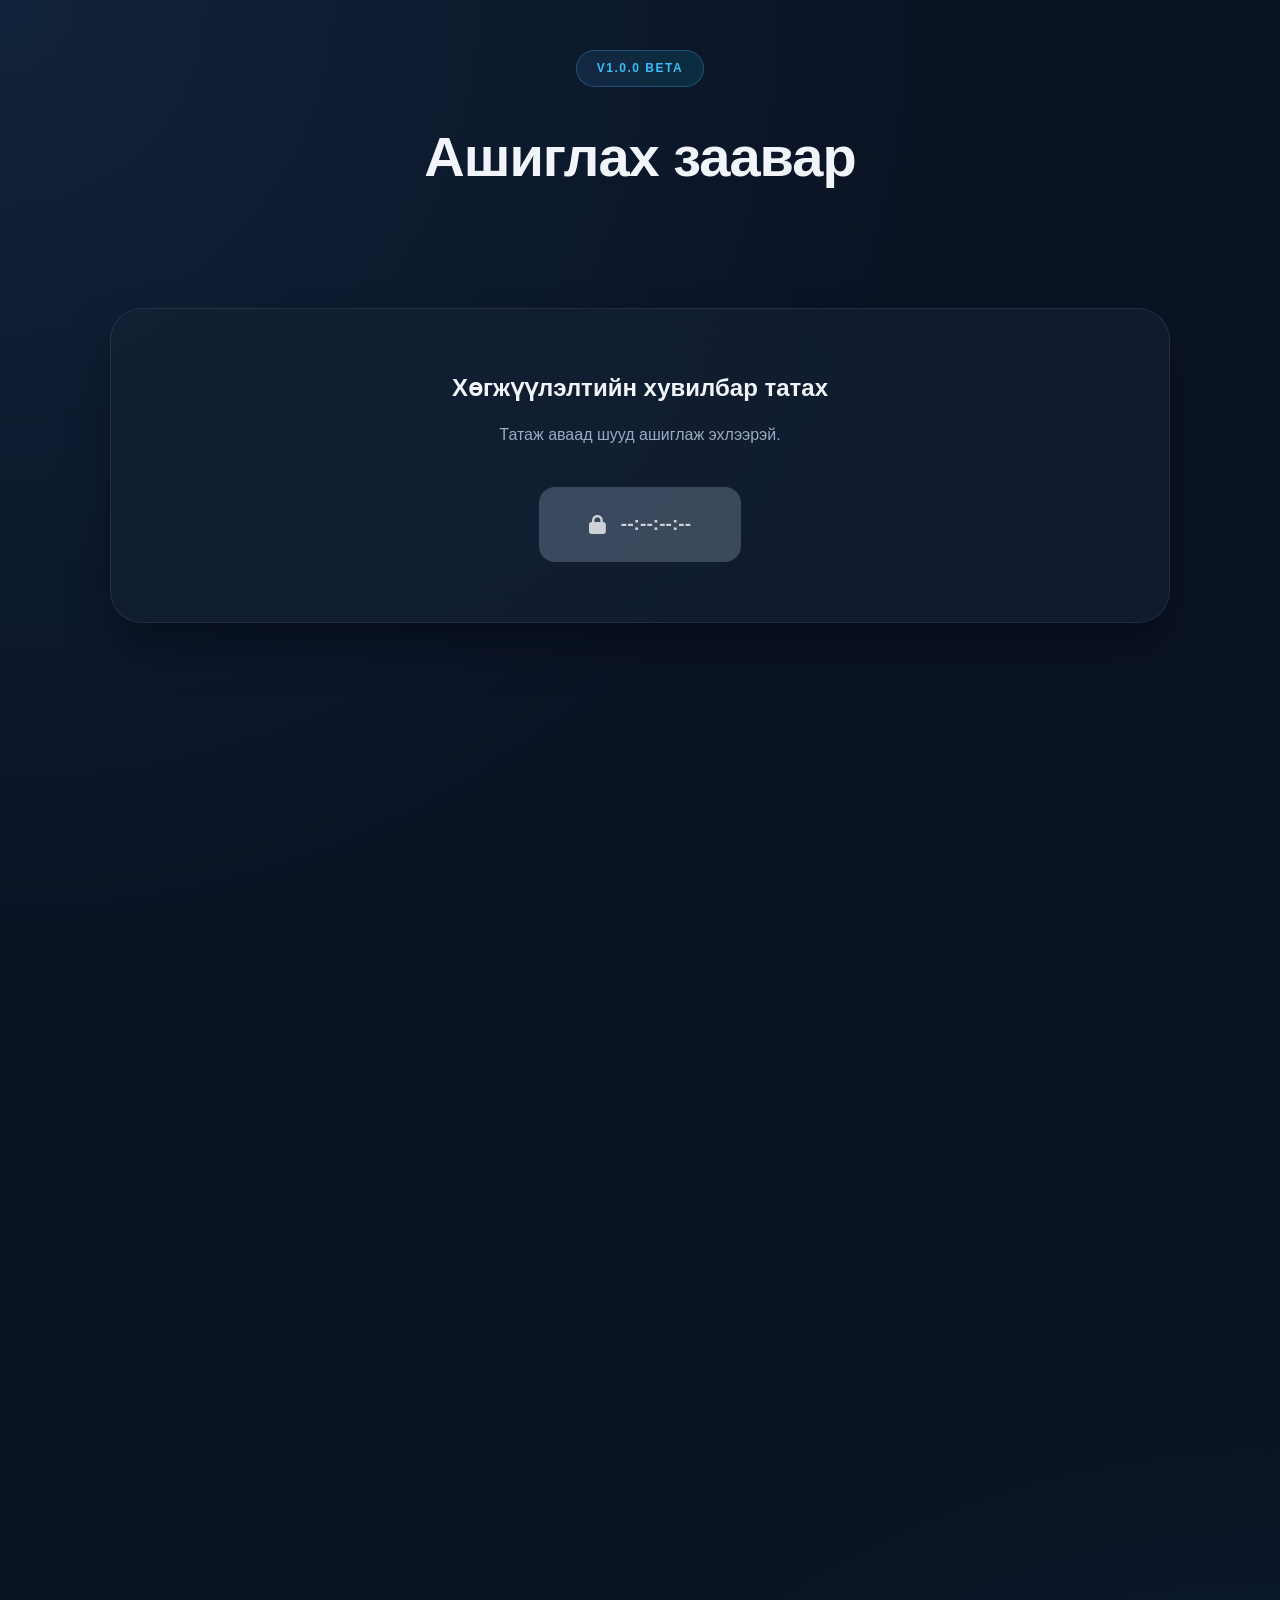
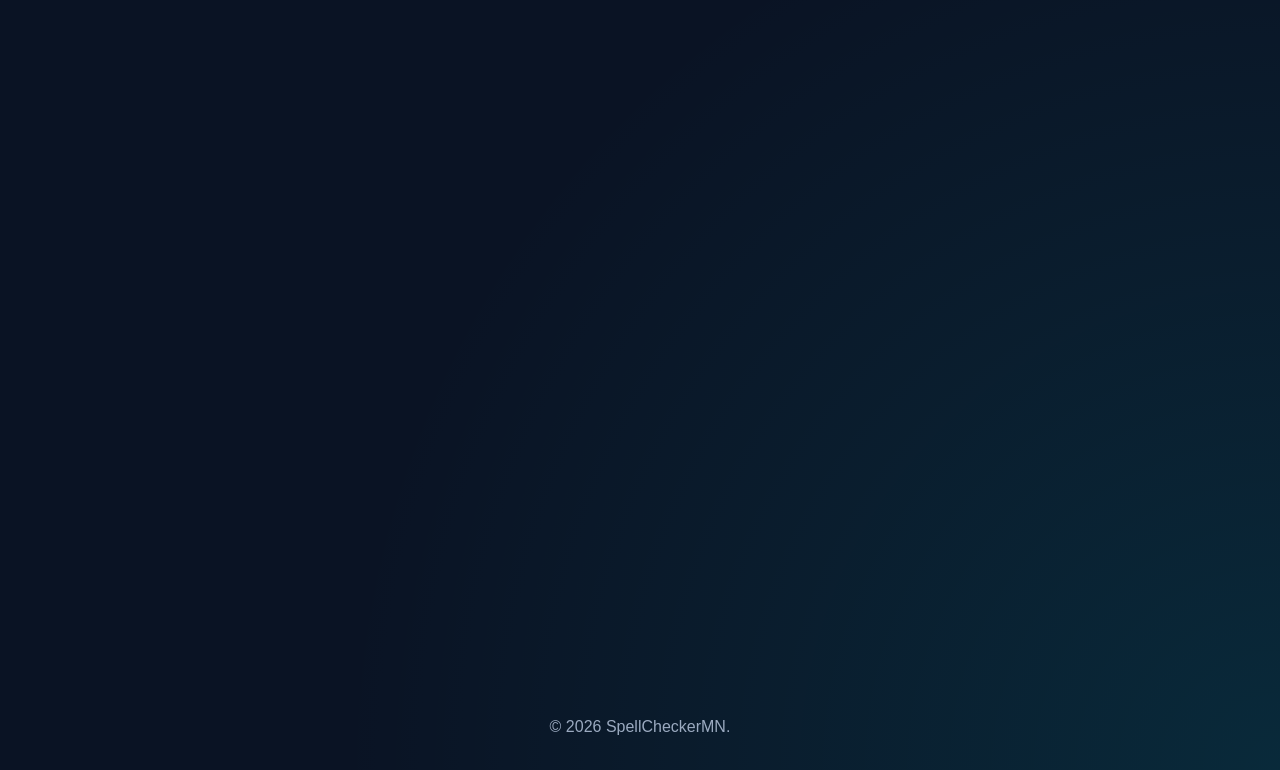
==== commit e32170db: "Update index.html" ====
--- a/index.html
+++ b/index.html
@@ -12,25 +12,25 @@
             /* Light Mode */
             --primary: #4facfe;
             --secondary: #00f2fe;
-            --bg: #f8fafc;
-            --card-bg: rgba(255, 255, 255, 0.8);
-            --text-main: #1e293b;
-            --text-dim: #64748b;
+            --bg: #edf2f7;
+            --card-bg: rgba(248, 251, 255, 0.86);
+            --text-main: #1b2434;
+            --text-dim: #5d6c80;
             --accent: #38bdf8;
-            --image-wrapper-bg: #e2e8f0;
-            --border-color: rgba(0, 0, 0, 0.05);
-            --shadow: rgba(0, 0, 0, 0.1);
+            --image-wrapper-bg: #dbe5f1;
+            --border-color: rgba(15, 23, 42, 0.08);
+            --shadow: rgba(15, 23, 42, 0.12);
         }
 
         [data-theme="dark"] {
             /* Dark Mode */
-            --bg: #0b1120;
-            --card-bg: rgba(30, 41, 59, 0.5);
+            --bg: #0a1324;
+            --card-bg: rgba(22, 34, 54, 0.62);
             --text-main: #f1f5f9;
-            --text-dim: #94a3b8;
-            --image-wrapper-bg: #1e293b;
-            --border-color: rgba(255, 255, 255, 0.05);
-            --shadow: rgba(0, 0, 0, 0.5);
+            --text-dim: #9baac0;
+            --image-wrapper-bg: #1b2a43;
+            --border-color: rgba(255, 255, 255, 0.08);
+            --shadow: rgba(1, 6, 16, 0.56);
         }
 
         * {
@@ -567,6 +567,69 @@
         display: flex;
         justify-content: center;
         min-height: 65px;
+    }
+    .otp-wrap {
+        display: none;
+    }
+    .otp-wrap.visible {
+        display: block;
+    }
+    .otp-label {
+        font-size: 0.85rem;
+        color: var(--text-dim);
+        font-weight: 600;
+        margin-bottom: 8px;
+        display: block;
+    }
+    .otp-inputs {
+        display: flex;
+        gap: 8px;
+        justify-content: center;
+    }
+    .otp-inputs input {
+        width: 46px;
+        height: 52px;
+        text-align: center;
+        font-size: 1.3rem;
+        font-weight: 800;
+        border: 1px solid var(--border-color);
+        background: rgba(148, 163, 184, 0.12);
+        color: var(--text-main);
+        border-radius: 12px;
+        outline: none;
+        caret-color: var(--primary);
+    }
+    .otp-inputs input:focus {
+        border-color: var(--primary);
+        box-shadow: 0 0 0 3px rgba(79, 172, 254, 0.2);
+    }
+    .otp-resend {
+        text-align: center;
+        margin-top: 10px;
+    }
+    .otp-resend button {
+        background: transparent;
+        border: none;
+        color: var(--primary);
+        font-size: 0.84rem;
+        font-weight: 600;
+        cursor: pointer;
+        padding: 0;
+    }
+    .otp-resend button:disabled {
+        color: var(--text-dim);
+        cursor: not-allowed;
+    }
+    .otp-resend button:not(:disabled):hover {
+        text-decoration: underline;
+    }
+    .auth-new-pw-wrap {
+        display: none;
+    }
+    .auth-new-pw-wrap.visible {
+        display: flex;
+        flex-direction: column;
+        gap: 12px;
     }
     .auth-form-actions {
         margin-top: 6px;
@@ -847,6 +910,30 @@
                 </div>
             </div>
             <button id="auth-forgot" class="auth-forgot-link" type="button">Нууц үг мартсан?</button>
+            <div id="otp-wrap" class="otp-wrap">
+                <span class="otp-label">Имэйлд ирсэн 6 оронтой кодыг оруулна уу</span>
+                <div class="otp-inputs" id="otp-inputs">
+                    <input type="text" maxlength="1" inputmode="numeric" autocomplete="one-time-code">
+                    <input type="text" maxlength="1" inputmode="numeric">
+                    <input type="text" maxlength="1" inputmode="numeric">
+                    <input type="text" maxlength="1" inputmode="numeric">
+                    <input type="text" maxlength="1" inputmode="numeric">
+                    <input type="text" maxlength="1" inputmode="numeric">
+                </div>
+                <div class="otp-resend">
+                    <button id="otp-resend-btn" type="button" disabled>Дахин илгээх (<span id="otp-timer">60</span>с)</button>
+                </div>
+            </div>
+            <div id="auth-new-pw-wrap" class="auth-new-pw-wrap">
+                <div class="auth-password-wrap">
+                    <input id="auth-new-password" class="auth-input" type="password" placeholder="Шинэ нууц үг" minlength="6">
+                    <button id="auth-new-pw-toggle" class="auth-password-toggle" type="button"><i class="fas fa-eye"></i></button>
+                </div>
+                <div class="auth-password-wrap">
+                    <input id="auth-new-pw-confirm" class="auth-input" type="password" placeholder="Нууц үг давтах" minlength="6">
+                    <button id="auth-new-pw-confirm-toggle" class="auth-password-toggle" type="button"><i class="fas fa-eye"></i></button>
+                </div>
+            </div>
             <div id="turnstile-container" class="turnstile-wrap"></div>
             <div id="auth-success" class="auth-success-msg" style="display:none;"></div>
             <div hidden id="auth-error" class="auth-error"></div>
@@ -860,6 +947,7 @@
 <script src="https://cdn.jsdelivr.net/npm/canvas-confetti@1.6.0/dist/confetti.browser.min.js"></script>
 <script src="https://challenges.cloudflare.com/turnstile/v0/api.js?render=explicit" async defer></script>
 <script src="https://cdn.jsdelivr.net/npm/@supabase/supabase-js@2"></script>
+<script src="./components/session-guard.js"></script>
    <script>
 const SUPABASE_URL = "https://irqjecjpfktyzoflrcdt.supabase.co";
 const SUPABASE_PUBLISHABLE_DEFAULT_KEY = "sb_publishable_9_26pSQbJ64aeYNZxTY8vA_-Rx0TNuf";
@@ -895,8 +983,20 @@
 const authBackEl = document.getElementById("auth-back");
 const authSuccessEl = document.getElementById("auth-success");
 const authToastEl = document.getElementById("auth-toast");
+const otpWrapEl = document.getElementById("otp-wrap");
+const otpInputsEl = document.getElementById("otp-inputs");
+const otpInputs = otpInputsEl.querySelectorAll("input");
+const otpResendBtn = document.getElementById("otp-resend-btn");
+const otpTimerEl = document.getElementById("otp-timer");
+const authNewPwWrapEl = document.getElementById("auth-new-pw-wrap");
+const authNewPasswordEl = document.getElementById("auth-new-password");
+const authNewPwConfirmEl = document.getElementById("auth-new-pw-confirm");
+const authNewPwToggleEl = document.getElementById("auth-new-pw-toggle");
+const authNewPwConfirmToggleEl = document.getElementById("auth-new-pw-confirm-toggle");
 const DASHBOARD_PATH = "/dashboard";
 let authMode = "login";
+let pendingOtpEmail = "";
+let otpCountdown = null;
 let authToastTimer = null;
 
 function getHeaderPath() {
@@ -941,43 +1041,112 @@
     closeAvatarMenu();
 }
 
+function hideAllAuthFields() {
+    authNameWrapEl.classList.remove("visible");
+    authConfirmWrapEl.classList.remove("visible");
+    otpWrapEl.classList.remove("visible");
+    authNewPwWrapEl.classList.remove("visible");
+    authEmailEl.style.display = "";
+    authPasswordWrapEl.style.display = "";
+    authPasswordEl.setAttribute("required", "");
+    authForgotEl.style.display = "none";
+    authBackEl.style.display = "none";
+    tabLoginEl.parentElement.style.display = "";
+    clearOtpInputs();
+    stopOtpTimer();
+}
+
+function clearOtpInputs() {
+    otpInputs.forEach(i => i.value = "");
+}
+
+function getOtpValue() {
+    return Array.from(otpInputs).map(i => i.value).join("");
+}
+
+function startOtpTimer() {
+    let sec = 60;
+    otpResendBtn.disabled = true;
+    otpTimerEl.textContent = sec;
+    otpResendBtn.innerHTML = 'Дахин илгээх (<span id="otp-timer">' + sec + '</span>с)';
+    if (otpCountdown) clearInterval(otpCountdown);
+    otpCountdown = setInterval(() => {
+        sec--;
+        const timerSpan = otpResendBtn.querySelector("span");
+        if (timerSpan) timerSpan.textContent = sec;
+        if (sec <= 0) {
+            clearInterval(otpCountdown);
+            otpCountdown = null;
+            otpResendBtn.disabled = false;
+            otpResendBtn.textContent = "Дахин илгээх";
+        }
+    }, 1000);
+}
+
+function stopOtpTimer() {
+    if (otpCountdown) { clearInterval(otpCountdown); otpCountdown = null; }
+}
+
 function setAuthMode(mode) {
     authMode = mode;
-    const isLogin = mode === "login";
-    const isForgot = mode === "forgot";
-
     authErrorEl.textContent = "";
     authSuccessEl.style.display = "none";
     authSuccessEl.textContent = "";
     authSubmitEl.disabled = false;
     authSubmitEl.classList.remove("loading");
-
-    if (isForgot) {
+    hideAllAuthFields();
+
+    if (mode === "forgot") {
         authTitleEl.textContent = "Нууц үг сэргээх";
         authSubtitleEl.textContent = "Бүртгэлтэй имэйл хаягаа оруулна уу.";
-        authSubmitEl.textContent = "Сэргээх имэйл илгээх";
+        authSubmitEl.textContent = "Код илгээх";
         authPasswordWrapEl.style.display = "none";
         authPasswordEl.removeAttribute("required");
-        authNameWrapEl.classList.remove("visible");
-        authConfirmWrapEl.classList.remove("visible");
-        authForgotEl.style.display = "none";
         authBackEl.style.display = "";
         tabLoginEl.parentElement.style.display = "none";
         return;
     }
 
-    authPasswordWrapEl.style.display = "";
-    authPasswordEl.setAttribute("required", "");
+    if (mode === "otp-signup") {
+        authTitleEl.textContent = "Имэйл баталгаажуулалт";
+        authSubtitleEl.textContent = pendingOtpEmail + " хаяг руу код илгээлээ.";
+        authSubmitEl.textContent = "Баталгаажуулах";
+        authEmailEl.style.display = "none";
+        authPasswordWrapEl.style.display = "none";
+        authPasswordEl.removeAttribute("required");
+        otpWrapEl.classList.add("visible");
+        authBackEl.style.display = "";
+        tabLoginEl.parentElement.style.display = "none";
+        startOtpTimer();
+        setTimeout(() => otpInputs[0].focus(), 100);
+        return;
+    }
+
+    if (mode === "otp-recovery") {
+        authTitleEl.textContent = "Нууц үг шинэчлэх";
+        authSubtitleEl.textContent = pendingOtpEmail + " хаяг руу код илгээлээ.";
+        authSubmitEl.textContent = "Шинэчлэх";
+        authEmailEl.style.display = "none";
+        authPasswordWrapEl.style.display = "none";
+        authPasswordEl.removeAttribute("required");
+        otpWrapEl.classList.add("visible");
+        authNewPwWrapEl.classList.add("visible");
+        authBackEl.style.display = "";
+        tabLoginEl.parentElement.style.display = "none";
+        startOtpTimer();
+        setTimeout(() => otpInputs[0].focus(), 100);
+        return;
+    }
+
+    const isLogin = mode === "login";
     authForgotEl.style.display = isLogin ? "" : "none";
-    authBackEl.style.display = "none";
-    tabLoginEl.parentElement.style.display = "";
     authNameWrapEl.classList.toggle("visible", !isLogin);
     authConfirmWrapEl.classList.toggle("visible", !isLogin);
 
     authTitleEl.textContent = isLogin ? "Нэвтрэх" : "Бүртгүүлэх";
     authSubtitleEl.textContent = isLogin
         ? "Бүртгэлтэй бол нэвтэрч үргэлжлүүлнэ үү."
-        : "Бүртгэлгүй бол бүртгүүлж имэйл хаягаа баталгаажуулна уу.";
+        : "Шинэ бүртгэл үүсгээд шууд эхлээрэй.";
     authSubmitEl.textContent = isLogin ? "Нэвтрэх" : "Бүртгүүлэх";
     tabLoginEl.classList.toggle("active", isLogin);
     tabRegisterEl.classList.toggle("active", !isLogin);
@@ -1029,6 +1198,17 @@
     authConfirmPasswordEl.value = "";
     authConfirmPasswordEl.type = "password";
     authConfirmToggleEl.innerHTML = '<i class="fas fa-eye"></i>';
+    otpWrapEl.classList.remove("visible");
+    authNewPwWrapEl.classList.remove("visible");
+    clearOtpInputs();
+    stopOtpTimer();
+    pendingOtpEmail = "";
+    authNewPasswordEl.value = "";
+    authNewPwConfirmEl.value = "";
+    authNewPasswordEl.type = "password";
+    authNewPwConfirmEl.type = "password";
+    authNewPwToggleEl.innerHTML = '<i class="fas fa-eye"></i>';
+    authNewPwConfirmToggleEl.innerHTML = '<i class="fas fa-eye"></i>';
     if (typeof turnstile !== "undefined" && turnstileWidgetId !== null) {
         turnstile.remove(turnstileWidgetId);
         turnstileWidgetId = null;
@@ -1081,10 +1261,121 @@
     openAuthModal("login");
 }
 
+async function handleOtpSignup() {
+    const token = getOtpValue();
+    if (token.length !== 6) {
+        showAuthToast("6 оронтой кодыг бүрэн оруулна уу.", "error");
+        return;
+    }
+    authSubmitEl.disabled = true;
+    authSubmitEl.classList.add("loading");
+    authSubmitEl.textContent = "Баталгаажуулж байна...";
+
+    const { data, error } = await supabaseClient.auth.verifyOtp({
+        email: pendingOtpEmail,
+        token,
+        type: "signup"
+    });
+
+    authSubmitEl.disabled = false;
+    authSubmitEl.classList.remove("loading");
+    authSubmitEl.textContent = "Баталгаажуулах";
+
+    if (error) {
+        showAuthToast(error.message.includes("expired") ? "Кодын хугацаа дууссан. Дахин илгээнэ үү." : "Код буруу байна.", "error");
+        clearOtpInputs();
+        otpInputs[0].focus();
+        return;
+    }
+
+    const user = data?.user || data?.session?.user || null;
+    const session = data?.session || null;
+    if (user) {
+        await window.SessionGuard.saveCurrentSession(supabaseClient, user.id, session);
+        updateAuthUi(user);
+        closeAuthModal();
+        showAuthToast("Бүртгэл амжилттай баталгаажлаа!", "success");
+        redirectToDashboard();
+    }
+}
+
+async function handleOtpRecovery() {
+    const token = getOtpValue();
+    if (token.length !== 6) {
+        showAuthToast("6 оронтой кодыг бүрэн оруулна уу.", "error");
+        return;
+    }
+    const newPw = authNewPasswordEl.value;
+    const confirmPw = authNewPwConfirmEl.value;
+    if (!newPw || newPw.length < 6) {
+        showAuthToast("Нууц үг хамгийн багадаа 6 тэмдэгт байх ёстой.", "error");
+        return;
+    }
+    if (newPw !== confirmPw) {
+        showAuthToast("Нууц үг таарахгүй байна.", "error");
+        return;
+    }
+
+    authSubmitEl.disabled = true;
+    authSubmitEl.classList.add("loading");
+    authSubmitEl.textContent = "Шинэчилж байна...";
+
+    const { error: verifyError } = await supabaseClient.auth.verifyOtp({
+        email: pendingOtpEmail,
+        token,
+        type: "recovery"
+    });
+
+    if (verifyError) {
+        authSubmitEl.disabled = false;
+        authSubmitEl.classList.remove("loading");
+        authSubmitEl.textContent = "Шинэчлэх";
+        showAuthToast(verifyError.message.includes("expired") ? "Кодын хугацаа дууссан." : "Код буруу байна.", "error");
+        clearOtpInputs();
+        otpInputs[0].focus();
+        return;
+    }
+
+    const { error: updateError } = await supabaseClient.auth.updateUser({ password: newPw });
+
+    authSubmitEl.disabled = false;
+    authSubmitEl.classList.remove("loading");
+    authSubmitEl.textContent = "Шинэчлэх";
+
+    if (updateError) {
+        showAuthToast(updateError.message, "error");
+        return;
+    }
+
+    closeAuthModal();
+    showAuthToast("Нууц үг амжилттай шинэчлэгдлээ!", "success");
+}
+
+async function resendOtp() {
+    if (!pendingOtpEmail) return;
+    otpResendBtn.disabled = true;
+
+    if (authMode === "otp-signup") {
+        const { error } = await supabaseClient.auth.resend({ type: "signup", email: pendingOtpEmail });
+        if (error) { showAuthToast(error.message, "error"); return; }
+    } else {
+        const { error } = await supabaseClient.auth.resetPasswordForEmail(pendingOtpEmail);
+        if (error) { showAuthToast(error.message, "error"); return; }
+    }
+
+    showAuthToast("Код дахин илгээлээ.", "success");
+    clearOtpInputs();
+    startOtpTimer();
+}
+
 async function handleAuthSubmit(event) {
     event.preventDefault();
     authErrorEl.textContent = "";
     authSuccessEl.style.display = "none";
+
+    if (authMode === "otp-signup") { return handleOtpSignup(); }
+    if (authMode === "otp-recovery") { return handleOtpRecovery(); }
+
     const email = authEmailEl.value.trim();
 
     const captchaToken = getCaptchaToken();
@@ -1099,23 +1390,21 @@
         authSubmitEl.classList.add("loading");
         authSubmitEl.textContent = "Илгээж байна...";
 
-        const { error } = await supabaseClient.auth.resetPasswordForEmail(email, {
-            redirectTo: window.location.origin + "/reset-password",
-            captchaToken
-        });
-
-        authSubmitEl.disabled = false;
-        authSubmitEl.classList.remove("loading");
-        authSubmitEl.textContent = "Сэргээх имэйл илгээх";
+        const { error } = await supabaseClient.auth.resetPasswordForEmail(email, { captchaToken });
 
         if (error) {
+            authSubmitEl.disabled = false;
+            authSubmitEl.classList.remove("loading");
+            authSubmitEl.textContent = "Код илгээх";
             showAuthToast(error.message, "error");
             resetTurnstile();
             return;
         }
 
-        showAuthToast(email + " хаяг руу нууц үг сэргээх холбоос илгээлээ.", "success");
-        resetTurnstile();
+        pendingOtpEmail = email;
+        setAuthMode("otp-recovery");
+        renderTurnstile();
+        showAuthToast(email + " хаяг руу код илгээлээ.", "success");
         return;
     }
 
@@ -1129,6 +1418,7 @@
             return;
         }
     }
+
     authSubmitEl.disabled = true;
     authSubmitEl.classList.add("loading");
     authSubmitEl.textContent = authMode === "login" ? "Нэвтэрч байна..." : "Бүртгэж байна...";
@@ -1153,11 +1443,15 @@
     if (error) {
         const msg = (error.message || "").toLowerCase();
         if (msg.includes("email rate limit exceeded") || msg.includes("rate limit")) {
-            showAuthToast("Хэт олон удаа оролдлоо. Имэйлээ шалгаж баталгаажуулна уу.", "error");
+            showAuthToast("Хэт олон удаа оролдлоо. Түр хүлээнэ үү.", "error");
         } else if (msg.includes("invalid login credentials")) {
             showAuthToast("Имэйл эсвэл нууц үг буруу байна.", "error");
         } else if (msg.includes("email not confirmed")) {
-            showAuthToast("Имэйл хаягаа баталгаажуулна уу. Ирсэн имэйлээ шалгана уу.", "error");
+            pendingOtpEmail = email;
+            setAuthMode("otp-signup");
+            renderTurnstile();
+            showAuthToast("Имэйлээ баталгаажуулна уу. Код илгээлээ.", "info");
+            return;
         } else {
             showAuthToast(error.message, "error");
         }
@@ -1173,6 +1467,7 @@
 
     if (authMode === "login") {
         if (user) {
+            await window.SessionGuard.saveCurrentSession(supabaseClient, user.id, session);
             updateAuthUi(user);
             closeAuthModal();
             showAuthToast("Амжилттай нэвтэрлээ.", "success");
@@ -1190,12 +1485,9 @@
         const isExistingUser = hasEmptyIdentities || isOldUser;
 
         if (isExistingUser) {
-            showAuthToast("Энэ имэйл хаягаар бүртгэл аль хэдийн үүссэн байна. Нэвтрэнэ үү.", "error");
+            showAuthToast("Энэ имэйл хаягаар бүртгэл аль хэдийн үүссэн байна.", "error");
             setAuthMode("login");
             authEmailEl.value = email;
-            authSubmitEl.disabled = false;
-            authSubmitEl.classList.remove("loading");
-            authSubmitEl.textContent = "Нэвтрэх";
             renderTurnstile();
         } else if (session) {
             updateAuthUi(user);
@@ -1203,11 +1495,10 @@
             showAuthToast("Амжилттай бүртгэгдлээ.", "success");
             redirectToDashboard();
         } else {
-            showAuthToast(email + " хаяг руу баталгаажуулах имэйл илгээлээ. Имэйлээ шалгана уу.", "success");
-            authSubmitEl.disabled = false;
-            authSubmitEl.classList.remove("loading");
-            authSubmitEl.textContent = "Бүртгүүлэх";
-            resetTurnstile();
+            pendingOtpEmail = email;
+            setAuthMode("otp-signup");
+            renderTurnstile();
+            showAuthToast(email + " хаяг руу баталгаажуулах код илгээлээ.", "success");
         }
     }
 }
@@ -1254,17 +1545,85 @@
         authConfirmPasswordEl.type = isHidden ? "text" : "password";
         authConfirmToggleEl.innerHTML = isHidden ? '<i class="fas fa-eye-slash"></i>' : '<i class="fas fa-eye"></i>';
     });
+    authNewPwToggleEl.addEventListener("click", () => {
+        const isHidden = authNewPasswordEl.type === "password";
+        authNewPasswordEl.type = isHidden ? "text" : "password";
+        authNewPwToggleEl.innerHTML = isHidden ? '<i class="fas fa-eye-slash"></i>' : '<i class="fas fa-eye"></i>';
+    });
+    authNewPwConfirmToggleEl.addEventListener("click", () => {
+        const isHidden = authNewPwConfirmEl.type === "password";
+        authNewPwConfirmEl.type = isHidden ? "text" : "password";
+        authNewPwConfirmToggleEl.innerHTML = isHidden ? '<i class="fas fa-eye-slash"></i>' : '<i class="fas fa-eye"></i>';
+    });
+
+    otpInputs.forEach((inp, idx) => {
+        inp.addEventListener("input", (e) => {
+            const val = e.target.value.replace(/\D/g, "");
+            e.target.value = val.slice(0, 1);
+            if (val && idx < otpInputs.length - 1) otpInputs[idx + 1].focus();
+        });
+        inp.addEventListener("keydown", (e) => {
+            if (e.key === "Backspace" && !inp.value && idx > 0) otpInputs[idx - 1].focus();
+        });
+        inp.addEventListener("paste", (e) => {
+            e.preventDefault();
+            const paste = (e.clipboardData.getData("text") || "").replace(/\D/g, "").slice(0, 6);
+            paste.split("").forEach((ch, i) => { if (otpInputs[i]) otpInputs[i].value = ch; });
+            const next = Math.min(paste.length, otpInputs.length - 1);
+            otpInputs[next].focus();
+        });
+    });
+
+    otpResendBtn.addEventListener("click", resendOtp);
+
     authForgotEl.addEventListener("click", () => setAuthMode("forgot"));
-    authBackEl.addEventListener("click", () => setAuthMode("login"));
+    authBackEl.addEventListener("click", () => {
+        if (authMode === "otp-signup" || authMode === "otp-recovery") {
+            pendingOtpEmail = "";
+            setAuthMode("login");
+            renderTurnstile();
+        } else {
+            setAuthMode("login");
+        }
+    });
     authCloseEl.addEventListener("click", closeAuthModal);
     authModalEl.addEventListener("click", (event) => {
         if (event.target === authModalEl) closeAuthModal();
     });
-    supabaseClient.auth.onAuthStateChange((_event, session) => {
-        updateAuthUi(session?.user || null);
+    supabaseClient.auth.onAuthStateChange(async (event, session) => {
+        const user = session?.user || null;
+        if (!session || !user) {
+            updateAuthUi(null);
+            return;
+        }
+        if (event === "SIGNED_IN") {
+            await window.SessionGuard.saveCurrentSession(supabaseClient, user.id, session);
+            updateAuthUi(user);
+            return;
+        }
+        const isValid = await window.SessionGuard.isCurrentSessionValid(supabaseClient, user.id, session);
+        if (!isValid) {
+            await supabaseClient.auth.signOut({ scope: "local" });
+            updateAuthUi(null);
+            showAuthToast("Өөр төхөөрөмжөөс нэвтэрсэн тул та гарлаа.", "info");
+            return;
+        }
+        updateAuthUi(user);
     });
-    supabaseClient.auth.getSession().then(({ data }) => {
-        updateAuthUi(data?.session?.user || null);
+    supabaseClient.auth.getSession().then(async ({ data }) => {
+        const session = data?.session || null;
+        const user = session?.user || null;
+        if (!session || !user) {
+            updateAuthUi(null);
+            return;
+        }
+        const isValid = await window.SessionGuard.isCurrentSessionValid(supabaseClient, user.id, session);
+        if (!isValid) {
+            await supabaseClient.auth.signOut({ scope: "local" });
+            updateAuthUi(null);
+            return;
+        }
+        updateAuthUi(user);
     });
 
     themeToggle.addEventListener('click', () => {
@@ -1533,4 +1892,4 @@
     </script>
 	
 </body>
-</html>+</html>
